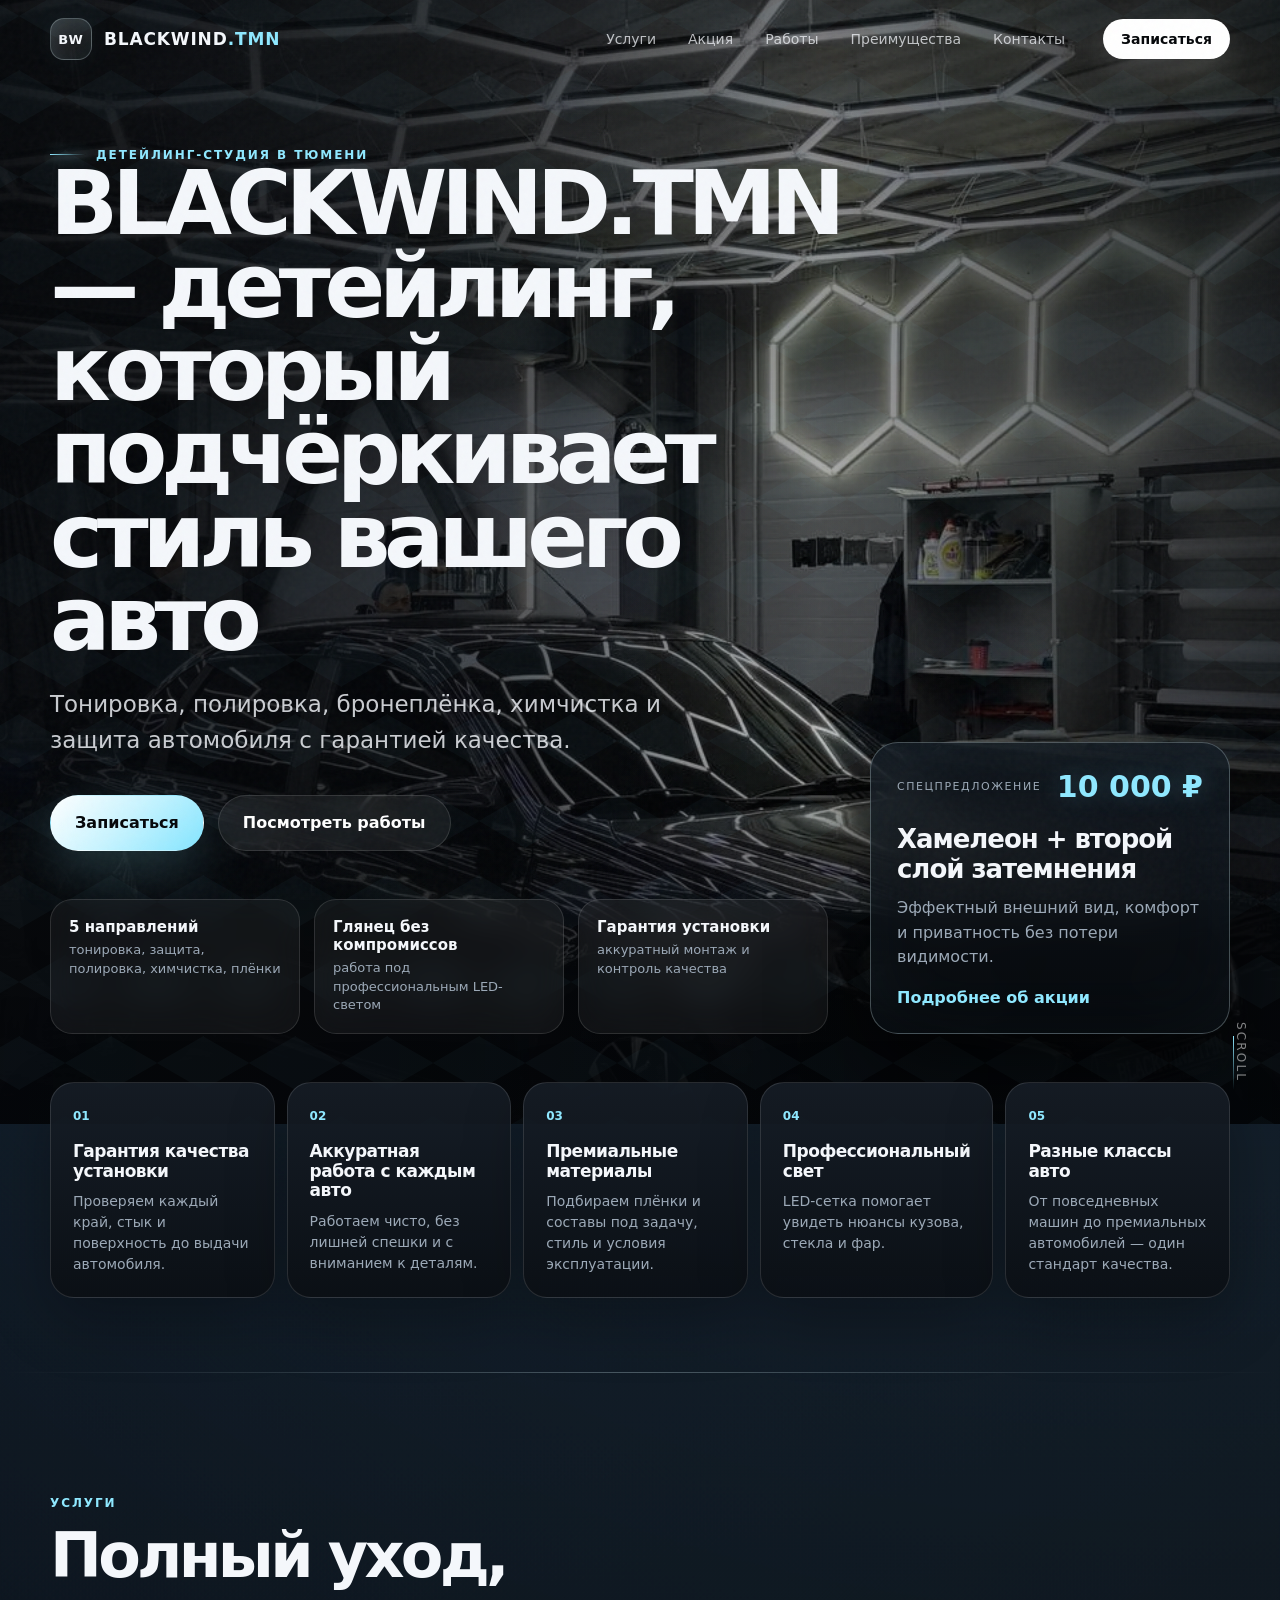
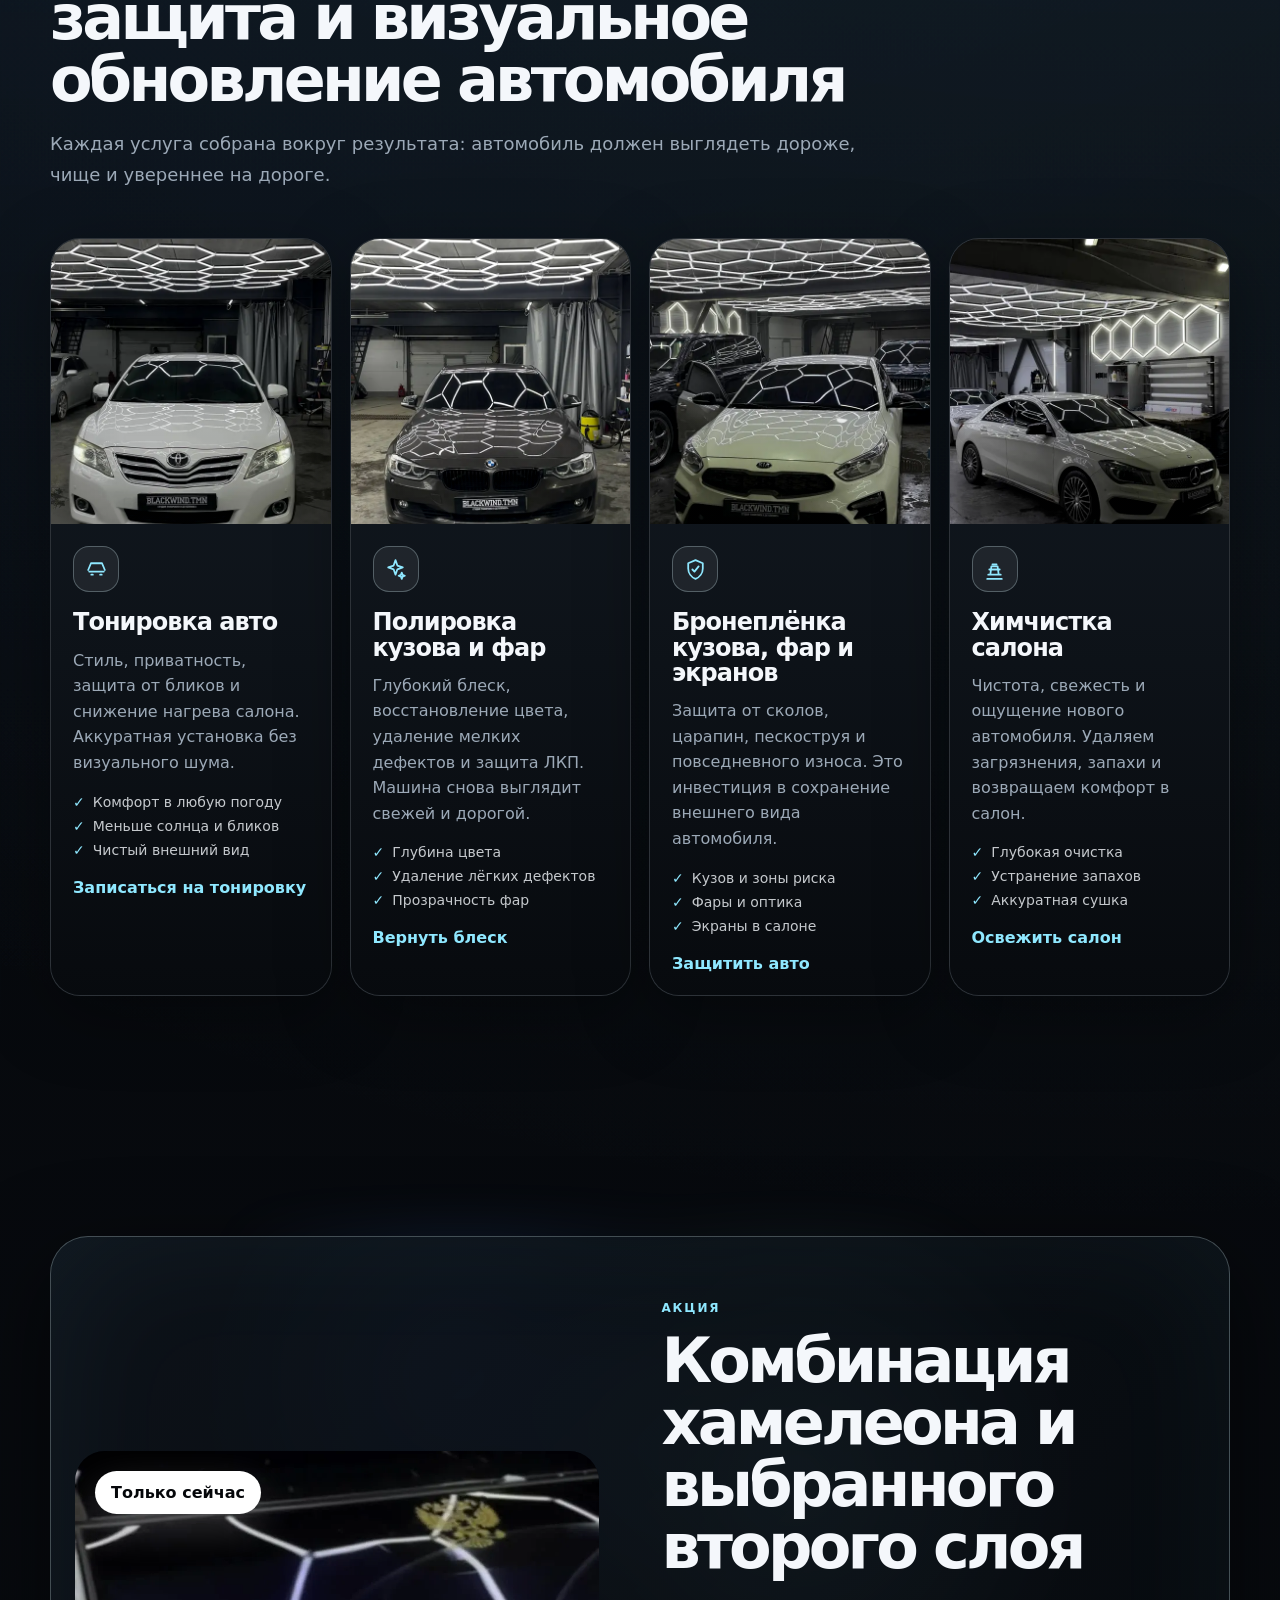
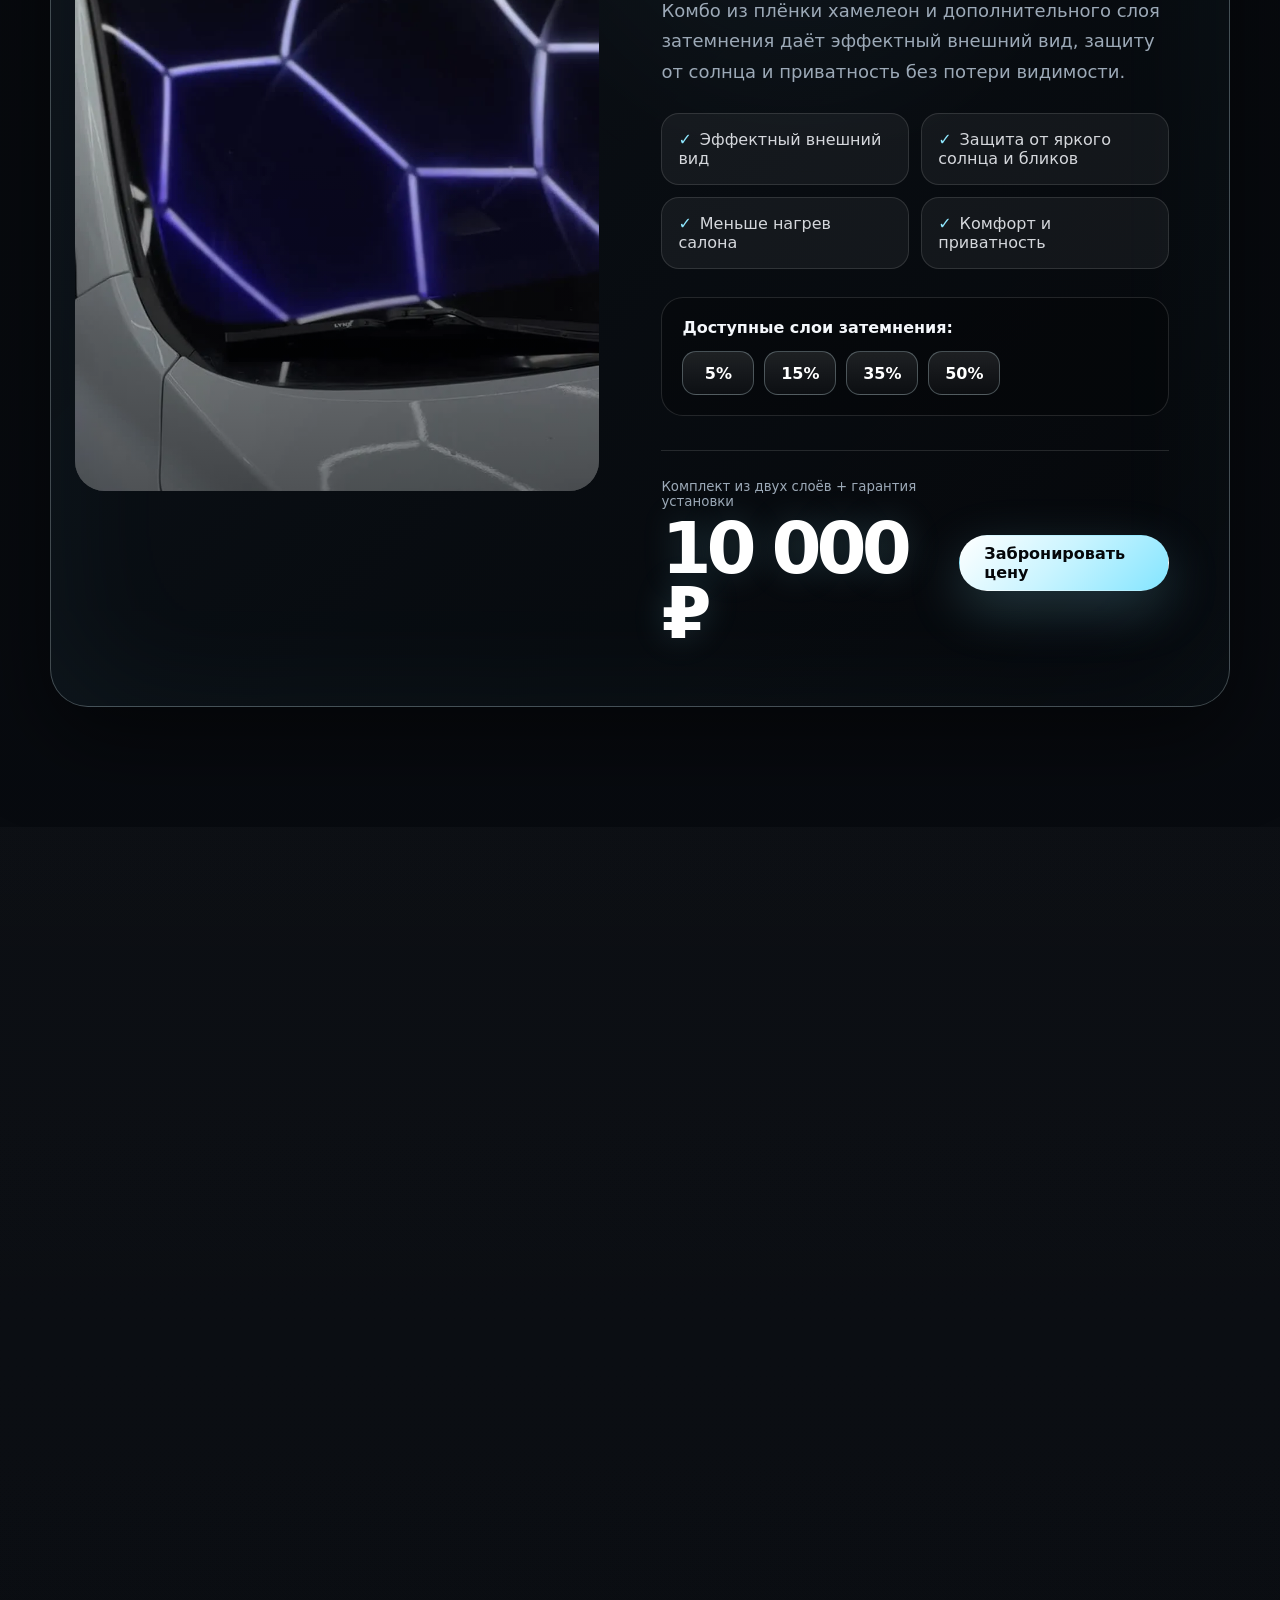
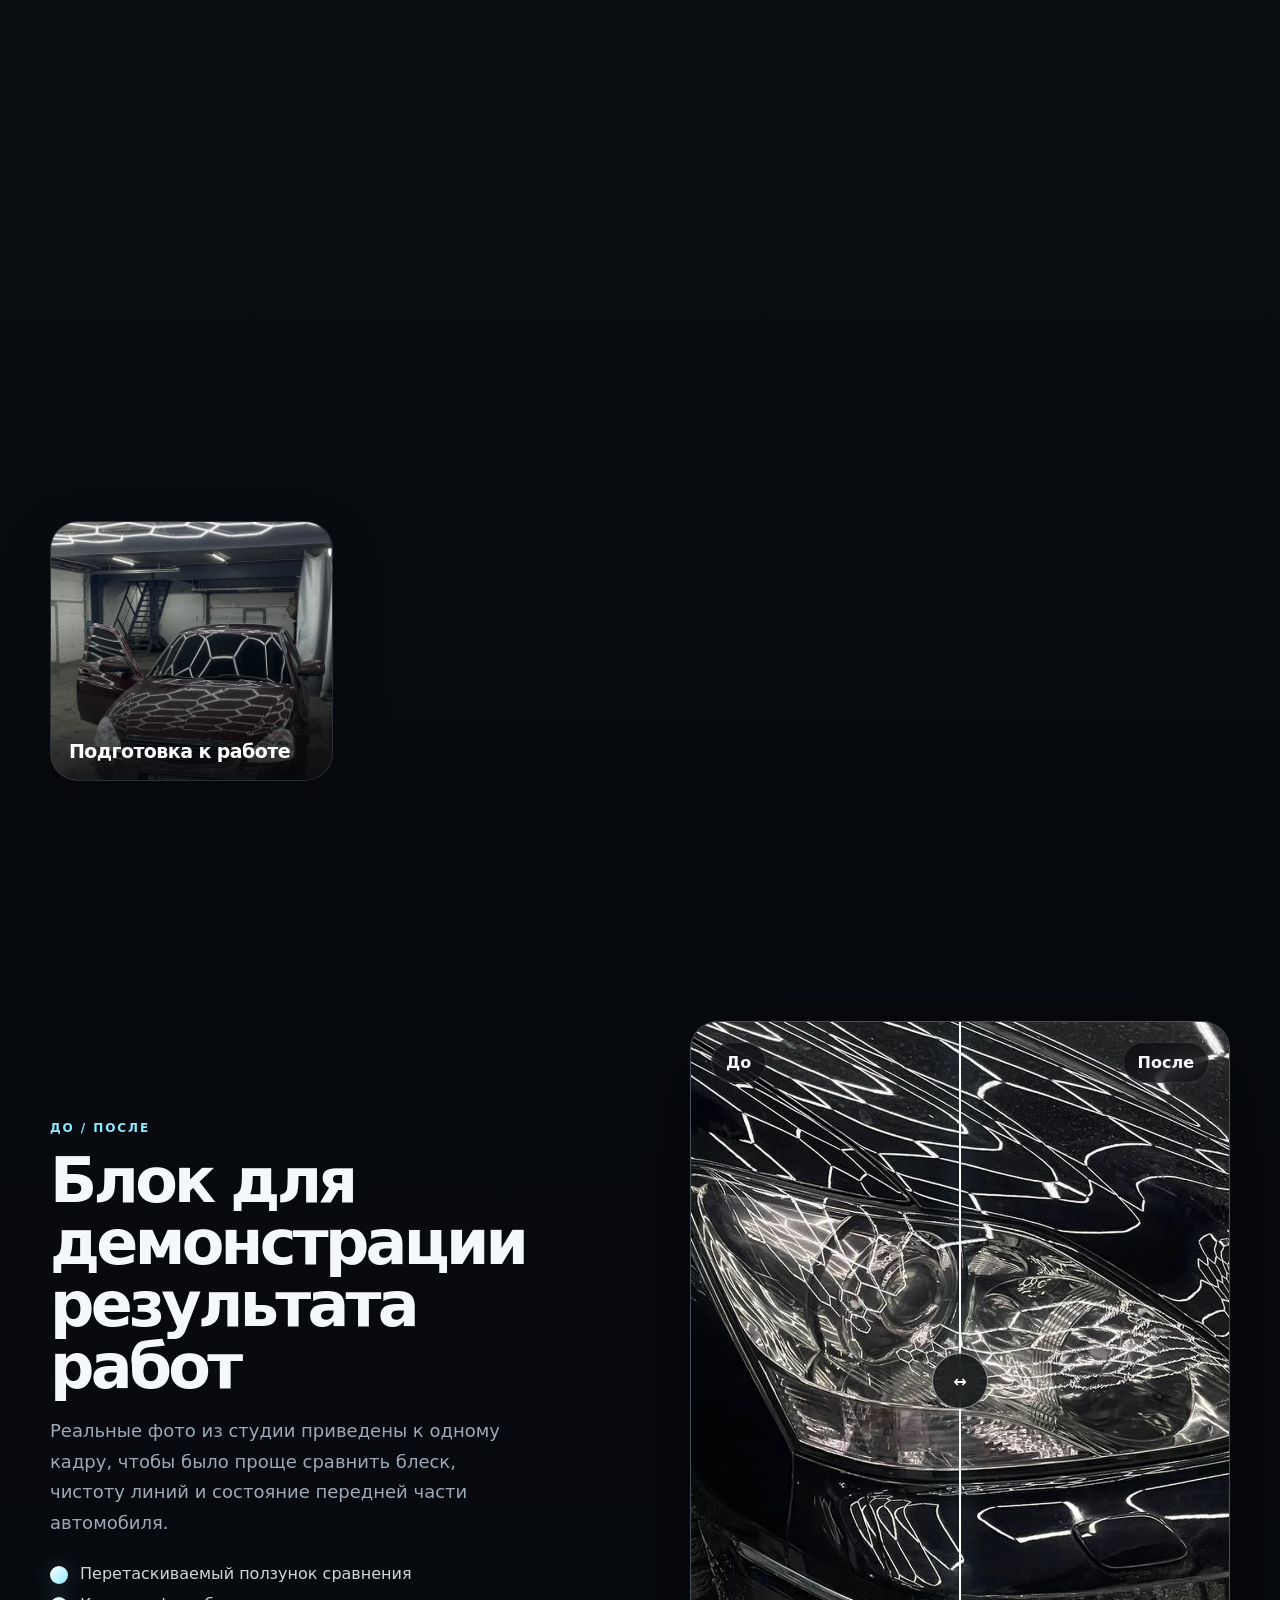
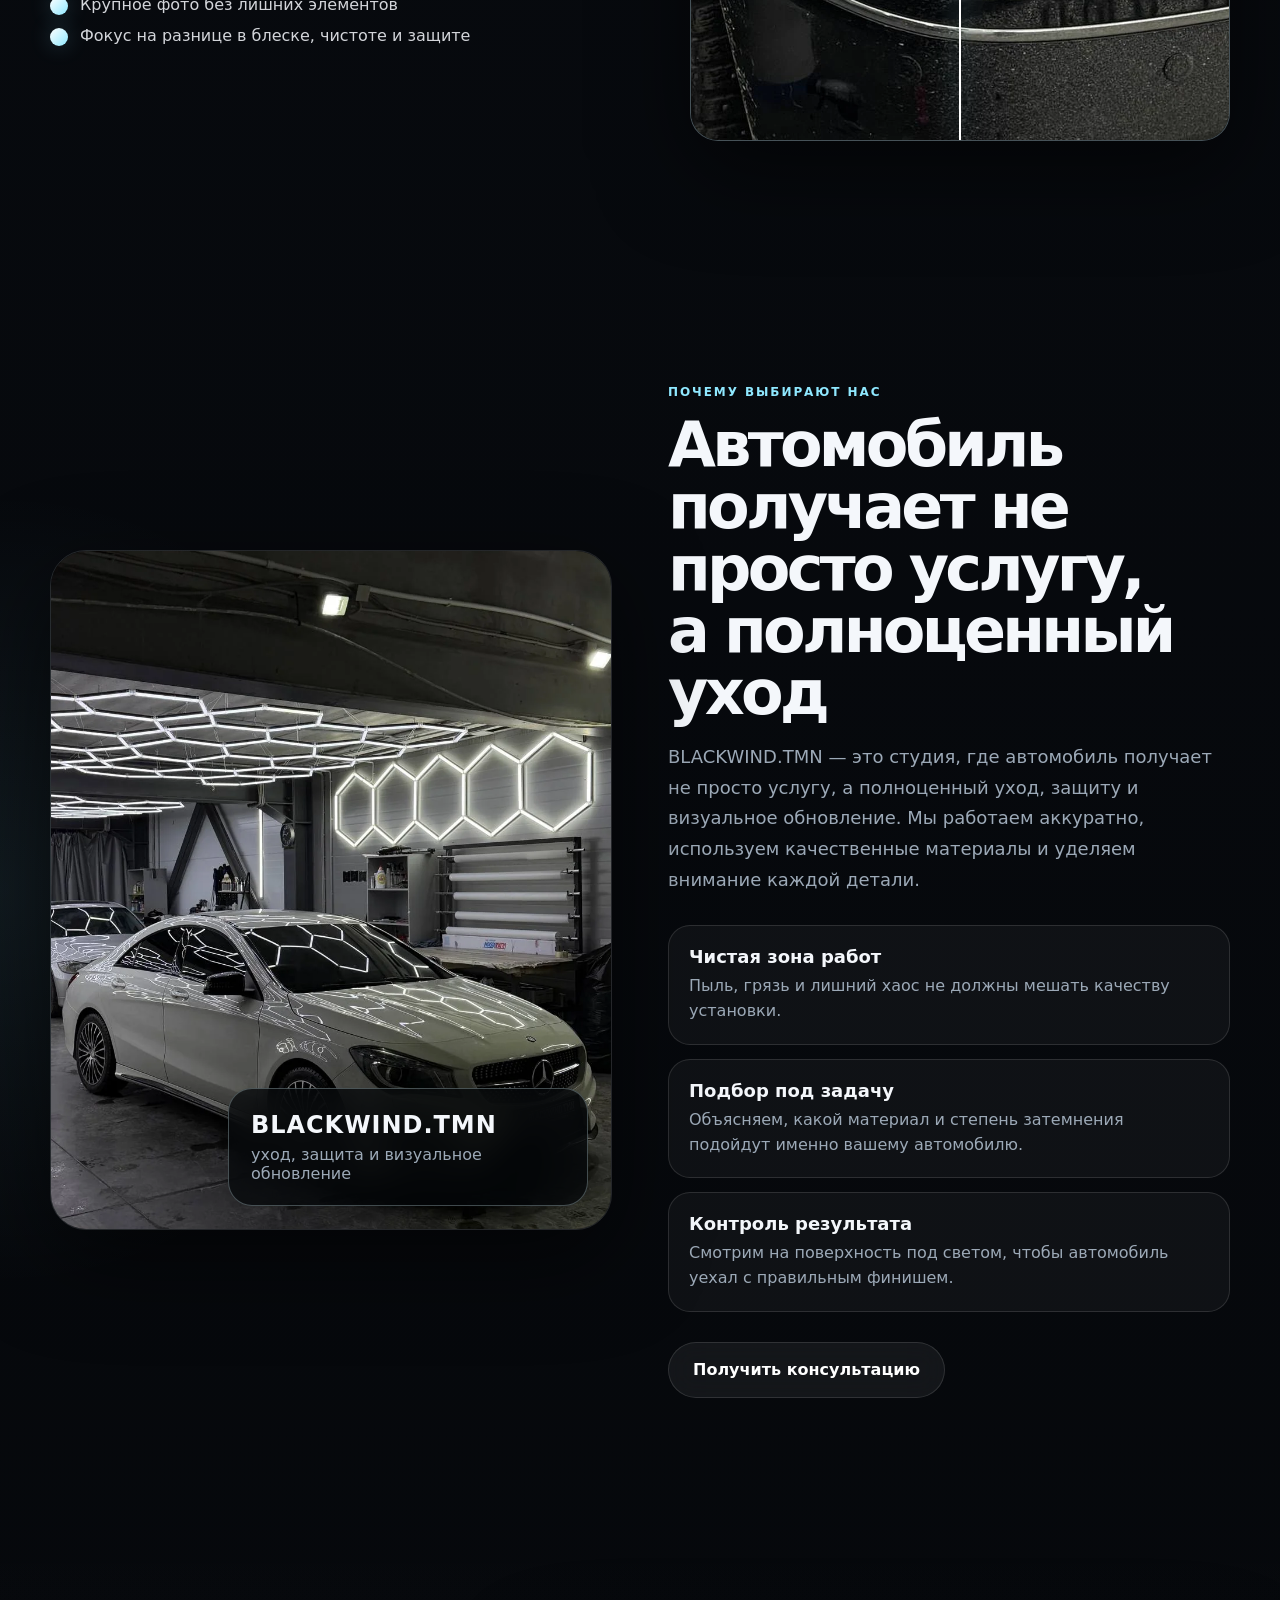
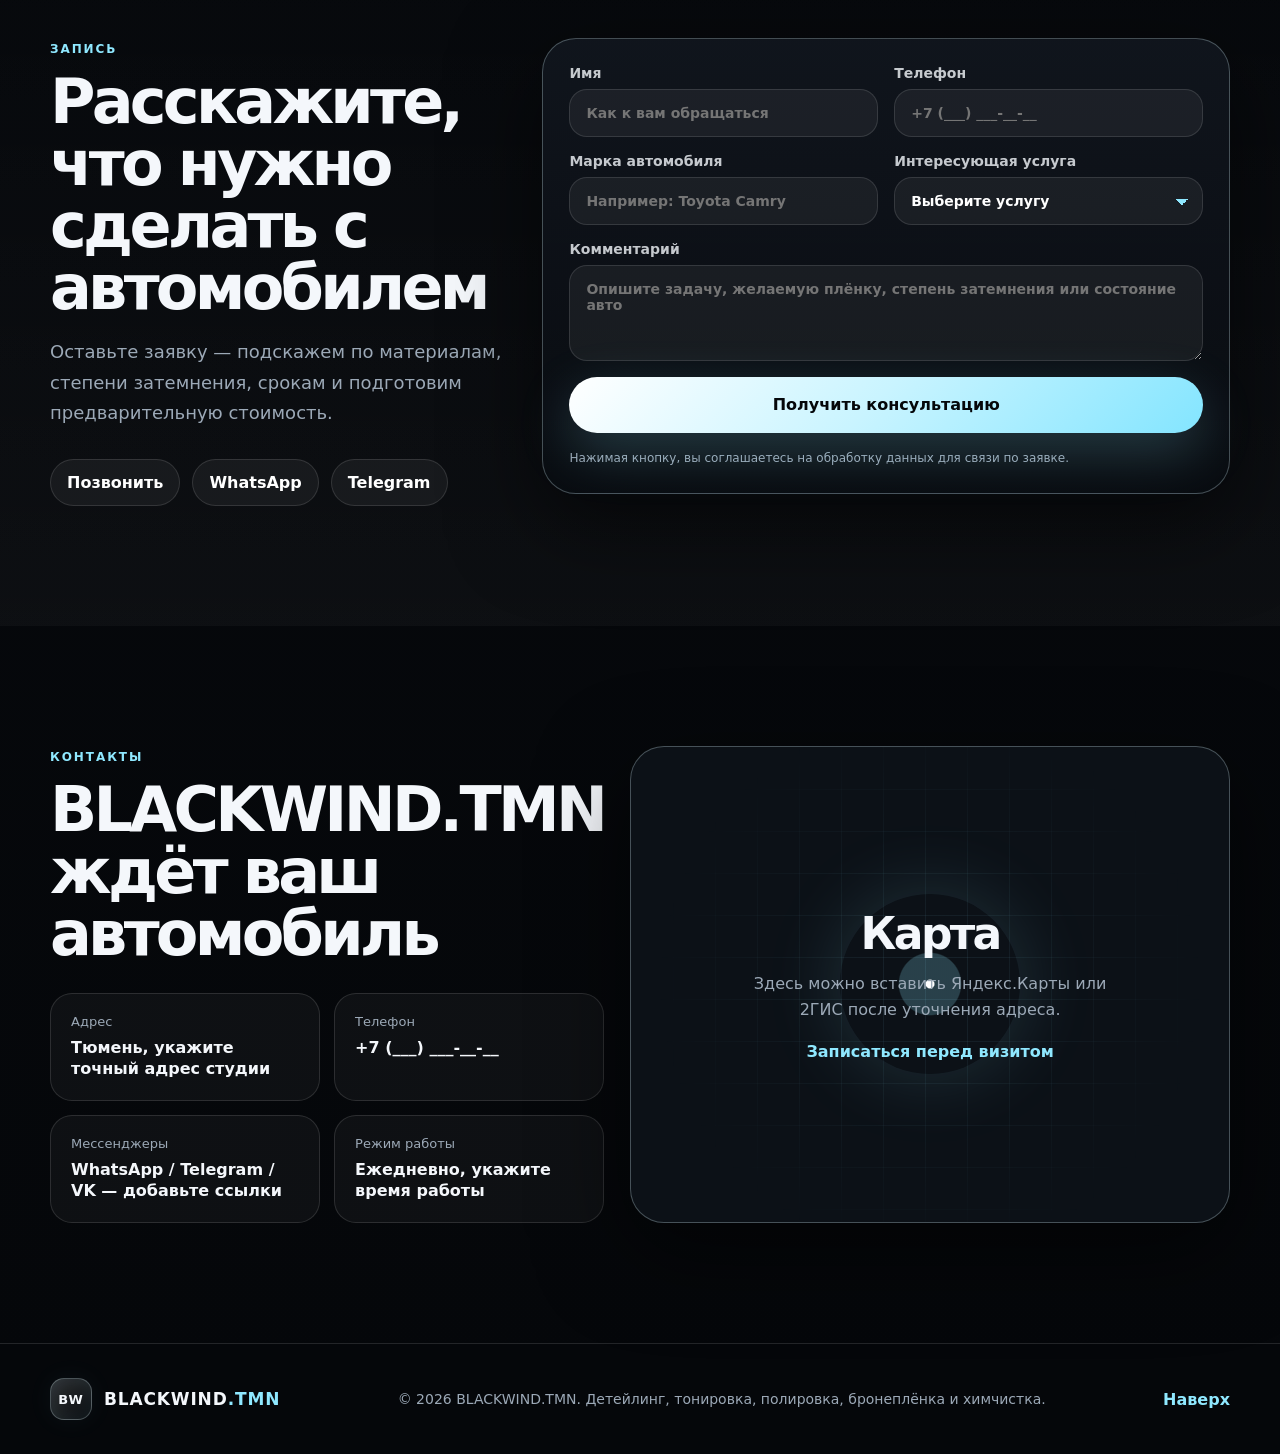
==== index.html @ d387bfb5 "Add files via upload" ====
<!doctype html>
<html lang="ru">
<head>
  <meta charset="utf-8">
  <meta name="viewport" content="width=device-width, initial-scale=1">
  <title>BLACKWIND.TMN — детейлинг, тонировка, полировка и бронеплёнка в Тюмени</title>
  <meta name="description" content="BLACKWIND.TMN — премиальная детейлинг-студия: тонировка авто, полировка кузова и фар, бронеплёнка, химчистка салона и защита автомобиля с гарантией качества.">
  <meta name="keywords" content="BLACKWIND.TMN, детейлинг Тюмень, тонировка авто, полировка кузова, бронеплёнка, химчистка салона, защита автомобиля">
  <meta name="theme-color" content="#05070a">
  <meta property="og:title" content="BLACKWIND.TMN — детейлинг, который подчёркивает стиль вашего авто">
  <meta property="og:description" content="Тонировка, полировка, бронеплёнка, химчистка и защита автомобиля с гарантией качества.">
  <meta property="og:type" content="website">
  <meta property="og:image" content="assets/images/og-cover.jpg">
  <link rel="icon" href="assets/images/favicon.svg" type="image/svg+xml">
  <link rel="preload" as="image" href="assets/images/hero-black-lada.webp" imagesrcset="assets/images/hero-black-lada.webp">
  <link rel="stylesheet" href="assets/css/style.css">
  <script type="application/ld+json">
  {
    "@context": "https://schema.org",
    "@type": "AutoRepair",
    "name": "BLACKWIND.TMN",
    "description": "Детейлинг-студия: тонировка, полировка, бронеплёнка, химчистка и защита автомобиля.",
    "address": {"@type": "PostalAddress", "addressLocality": "Тюмень", "streetAddress": "Укажите адрес студии"},
    "telephone": "+7 (___) ___-__-__",
    "priceRange": "₽₽",
    "image": "assets/images/og-cover.jpg",
    "areaServed": "Тюмень"
  }
  </script>
</head>
<body>
  <div class="noise" aria-hidden="true"></div>
  <div class="cursor-glow" aria-hidden="true"></div>

  <header class="site-header" data-header>
    <a class="logo" href="#top" aria-label="BLACKWIND.TMN — на главный экран">
      <span class="logo-mark">BW</span>
      <span class="logo-text">BLACKWIND<span>.TMN</span></span>
    </a>
    <nav class="nav" aria-label="Главная навигация">
      <a href="#services">Услуги</a>
      <a href="#promo">Акция</a>
      <a href="#works">Работы</a>
      <a href="#why">Преимущества</a>
      <a href="#contacts">Контакты</a>
    </nav>
    <a class="header-cta" href="#lead">Записаться</a>
    <button class="menu-button" type="button" aria-label="Открыть меню" aria-expanded="false" data-menu-button>
      <span></span><span></span><span></span>
    </button>
  </header>

  <main id="top">
    <section class="hero section-dark" aria-labelledby="hero-title">
      <picture class="hero-bg">
        <source srcset="assets/images/hero-black-lada.webp" type="image/webp">
        <img src="assets/images/hero-black-lada.jpg" alt="Автомобиль в студии BLACKWIND.TMN под шестигранным светом" fetchpriority="high">
      </picture>
      <div class="hero-overlay" aria-hidden="true"></div>
      <div class="hero-hex" aria-hidden="true"></div>
      <div class="container hero-inner">
        <div class="hero-content reveal">
          <div class="eyebrow"><span></span> Детейлинг-студия в Тюмени</div>
          <h1 id="hero-title">BLACKWIND.TMN — детейлинг, который подчёркивает стиль вашего авто</h1>
          <p class="hero-subtitle">Тонировка, полировка, бронеплёнка, химчистка и защита автомобиля с гарантией качества.</p>
          <div class="hero-actions">
            <a class="btn btn-primary magnetic" href="#lead">Записаться</a>
            <a class="btn btn-ghost" href="#works">Посмотреть работы</a>
          </div>
          <div class="hero-proof" aria-label="Ключевые преимущества">
            <div><strong>5 направлений</strong><span>тонировка, защита, полировка, химчистка, плёнки</span></div>
            <div><strong>Глянец без компромиссов</strong><span>работа под профессиональным LED-светом</span></div>
            <div><strong>Гарантия установки</strong><span>аккуратный монтаж и контроль качества</span></div>
          </div>
        </div>
        <aside class="hero-card reveal" style="--delay:.12s" aria-label="Промо BLACKWIND.TMN">
          <div class="hero-card-top">
            <span>спецпредложение</span>
            <strong>10 000 ₽</strong>
          </div>
          <h2>Хамелеон + второй слой затемнения</h2>
          <p>Эффектный внешний вид, комфорт и приватность без потери видимости.</p>
          <a href="#promo" class="mini-link">Подробнее об акции</a>
        </aside>
      </div>
      <a class="scroll-down" href="#advantages" aria-label="Прокрутить к преимуществам">Scroll</a>
    </section>

    <section class="advantages" id="advantages" aria-label="Преимущества BLACKWIND.TMN">
      <div class="container advantage-grid">
        <article class="advantage-card reveal"><span>01</span><h3>Гарантия качества установки</h3><p>Проверяем каждый край, стык и поверхность до выдачи автомобиля.</p></article>
        <article class="advantage-card reveal"><span>02</span><h3>Аккуратная работа с каждым авто</h3><p>Работаем чисто, без лишней спешки и с вниманием к деталям.</p></article>
        <article class="advantage-card reveal"><span>03</span><h3>Премиальные материалы</h3><p>Подбираем плёнки и составы под задачу, стиль и условия эксплуатации.</p></article>
        <article class="advantage-card reveal"><span>04</span><h3>Профессиональный свет</h3><p>LED-сетка помогает увидеть нюансы кузова, стекла и фар.</p></article>
        <article class="advantage-card reveal"><span>05</span><h3>Разные классы авто</h3><p>От повседневных машин до премиальных автомобилей — один стандарт качества.</p></article>
      </div>
    </section>

    <section class="services section-pad" id="services" aria-labelledby="services-title">
      <div class="container">
        <div class="section-head reveal">
          <span class="section-label">Услуги</span>
          <h2 id="services-title">Полный уход, защита и визуальное обновление автомобиля</h2>
          <p>Каждая услуга собрана вокруг результата: автомобиль должен выглядеть дороже, чище и увереннее на дороге.</p>
        </div>
        <div class="services-grid">
          <article class="service-card reveal">
            <img src="assets/images/thumbs/toyota-tint.webp" alt="Белый автомобиль после тонировки" loading="lazy">
            <div class="service-content">
              <div class="service-icon" aria-hidden="true"><svg viewBox="0 0 24 24"><path d="M4 12.5 6.7 6h10.6l2.7 6.5M5 14h14M7 17h1.5M15.5 17H17"/></svg></div>
              <h3>Тонировка авто</h3>
              <p>Стиль, приватность, защита от бликов и снижение нагрева салона. Аккуратная установка без визуального шума.</p>
              <ul><li>Комфорт в любую погоду</li><li>Меньше солнца и бликов</li><li>Чистый внешний вид</li></ul>
              <a href="#lead">Записаться на тонировку</a>
            </div>
          </article>
          <article class="service-card reveal">
            <img src="assets/images/thumbs/bmw-detailing.webp" alt="Автомобиль после полировки кузова" loading="lazy">
            <div class="service-content">
              <div class="service-icon" aria-hidden="true"><svg viewBox="0 0 24 24"><path d="M12 3l1.8 5.2L19 10l-5.2 1.8L12 17l-1.8-5.2L5 10l5.2-1.8L12 3zM18 15l.8 2.2L21 18l-2.2.8L18 21l-.8-2.2L15 18l2.2-.8L18 15z"/></svg></div>
              <h3>Полировка кузова и фар</h3>
              <p>Глубокий блеск, восстановление цвета, удаление мелких дефектов и защита ЛКП. Машина снова выглядит свежей и дорогой.</p>
              <ul><li>Глубина цвета</li><li>Удаление лёгких дефектов</li><li>Прозрачность фар</li></ul>
              <a href="#lead">Вернуть блеск</a>
            </div>
          </article>
          <article class="service-card reveal">
            <img src="assets/images/thumbs/kia-front-ppf.webp" alt="Автомобиль под светом для оклейки защитной плёнкой" loading="lazy">
            <div class="service-content">
              <div class="service-icon" aria-hidden="true"><svg viewBox="0 0 24 24"><path d="M12 3 5 6v5c0 4.5 3 8.5 7 10 4-1.5 7-5.5 7-10V6l-7-3zM9 12l2 2 4-5"/></svg></div>
              <h3>Бронеплёнка кузова, фар и экранов</h3>
              <p>Защита от сколов, царапин, пескоструя и повседневного износа. Это инвестиция в сохранение внешнего вида автомобиля.</p>
              <ul><li>Кузов и зоны риска</li><li>Фары и оптика</li><li>Экраны в салоне</li></ul>
              <a href="#lead">Защитить авто</a>
            </div>
          </article>
          <article class="service-card reveal">
            <img src="assets/images/thumbs/mercedes-polish.webp" alt="Чистый автомобиль в детейлинг-студии" loading="lazy">
            <div class="service-content">
              <div class="service-icon" aria-hidden="true"><svg viewBox="0 0 24 24"><path d="M6 17h12M8 17l1-8h6l1 8M10 7h4M5 21h14M7 12h10"/></svg></div>
              <h3>Химчистка салона</h3>
              <p>Чистота, свежесть и ощущение нового автомобиля. Удаляем загрязнения, запахи и возвращаем комфорт в салон.</p>
              <ul><li>Глубокая очистка</li><li>Устранение запахов</li><li>Аккуратная сушка</li></ul>
              <a href="#lead">Освежить салон</a>
            </div>
          </article>
        </div>
      </div>
    </section>

    <section class="promo section-pad" id="promo" aria-labelledby="promo-title">
      <div class="container promo-shell">
        <div class="promo-media reveal">
          <video autoplay muted loop playsinline preload="metadata" poster="assets/images/chameleon-poster.webp">
            <source src="assets/video/chameleon-tint.mp4" type="video/mp4">
          </video>
          <div class="promo-badge">Только сейчас</div>
        </div>
        <div class="promo-content reveal" style="--delay:.08s">
          <span class="section-label">Акция</span>
          <h2 id="promo-title">Комбинация хамелеона и выбранного второго слоя</h2>
          <p class="lead">Комбо из плёнки хамелеон и дополнительного слоя затемнения даёт эффектный внешний вид, защиту от солнца и приватность без потери видимости.</p>
          <div class="promo-points">
            <span>Эффектный внешний вид</span>
            <span>Защита от яркого солнца и бликов</span>
            <span>Меньше нагрев салона</span>
            <span>Комфорт и приватность</span>
          </div>
          <div class="layers" aria-label="Доступные дополнительные слои затемнения">
            <strong>Доступные слои затемнения:</strong>
            <div><span>5%</span><span>15%</span><span>35%</span><span>50%</span></div>
          </div>
          <div class="price-row">
            <div>
              <small>Комплект из двух слоёв + гарантия установки</small>
              <strong>10 000 ₽</strong>
            </div>
            <a class="btn btn-primary magnetic" href="#lead">Забронировать цену</a>
          </div>
        </div>
      </div>
    </section>

    <section class="works section-pad" id="works" aria-labelledby="works-title">
      <div class="container">
        <div class="section-head reveal">
          <span class="section-label">Галерея работ</span>
          <h2 id="works-title">Автомобили, глянец, тёмные стёкла и свет студии</h2>
          <p>Крупные фото показывают не только результат, но и атмосферу BLACKWIND.TMN: чистый индустриальный интерьер, LED-геометрия и внимание к поверхности.</p>
        </div>
        <div class="gallery-grid" data-gallery>
          <button class="gallery-item big reveal" data-full="assets/images/hero-black-lada.webp" aria-label="Открыть фото: тонировка авто">
            <img src="assets/images/thumbs/hero-black-lada.webp" alt="Тонировка авто — чёрный автомобиль" loading="lazy"><span>Тонировка авто</span>
          </button>
          <button class="gallery-item reveal" data-full="assets/images/bmw-detailing.webp" aria-label="Открыть фото: полировка кузова">
            <img src="assets/images/thumbs/bmw-detailing.webp" alt="Полировка кузова BMW" loading="lazy"><span>Полировка кузова</span>
          </button>
          <button class="gallery-item reveal" data-full="assets/images/mercedes-front.webp" aria-label="Открыть фото: тонировка Mercedes">
            <img src="assets/images/thumbs/mercedes-front.webp" alt="Mercedes с тонированными стёклами" loading="lazy"><span>Детейлинг экстерьера</span>
          </button>
          <button class="gallery-item tall reveal" data-full="assets/images/niva-tint.webp" aria-label="Открыть фото: тонировка Niva">
            <img src="assets/images/thumbs/niva-tint.webp" alt="Тонировка Niva" loading="lazy"><span>Глубокая тонировка</span>
          </button>
          <button class="gallery-item reveal" data-full="assets/images/toyota-tint.webp" aria-label="Открыть фото: Toyota с тонировкой">
            <img src="assets/images/thumbs/toyota-tint.webp" alt="Toyota с выполненной тонировкой" loading="lazy"><span>Комфорт и приватность</span>
          </button>
          <button class="gallery-item reveal" data-full="assets/images/kia-front-ppf.webp" aria-label="Открыть фото: оклейка фар">
            <img src="assets/images/thumbs/kia-front-ppf.webp" alt="Передняя часть Kia в студии" loading="lazy"><span>Оклейка фар</span>
          </button>
          <button class="gallery-item case-card reveal" data-full="assets/images/black-kia.webp" aria-label="Открыть кейс: притемнение фар Lexus">
            <img src="assets/images/thumbs/black-kia.webp" alt="Кейс по притемнению фар лёгкой полиуретановой плёнкой" loading="lazy">
            <span>Притемнение фар Lexus</span>
            <em>Лёгкая полиуретановая плёнка: аккуратный затемнённый вид и защита оптики от повседневного износа.</em>
          </button>
          <button class="gallery-item reveal" data-full="assets/images/lada-vesta-rear.webp" aria-label="Открыть фото: детейлинг экстерьера">
            <img src="assets/images/thumbs/lada-vesta-rear.webp" alt="Lada Vesta после детейлинга" loading="lazy"><span>Детейлинг экстерьера</span>
          </button>
          <button class="gallery-item reveal" data-full="assets/images/lada-burgundy.webp" aria-label="Открыть фото: подготовка автомобиля">
            <img src="assets/images/thumbs/lada-burgundy.webp" alt="Автомобиль перед работой" loading="lazy"><span>Подготовка к работе</span>
          </button>
        </div>
      </div>
    </section>

    <section class="before-after section-pad" id="before-after" aria-labelledby="before-after-title">
      <div class="container before-after-grid">
        <div class="before-copy reveal">
          <span class="section-label">До / После</span>
          <h2 id="before-after-title">Блок для демонстрации результата работ</h2>
          <p>Реальные фото из студии приведены к одному кадру, чтобы было проще сравнить блеск, чистоту линий и состояние передней части автомобиля.</p>
          <ul class="check-list">
            <li>Перетаскиваемый ползунок сравнения</li>
            <li>Крупное фото без лишних элементов</li>
            <li>Фокус на разнице в блеске, чистоте и защите</li>
          </ul>
        </div>
        <div class="compare reveal" data-compare style="--pos:50%">
          <img class="compare-after" src="assets/images/lexus-after.webp" width="960" height="1280" alt="После работ — крупный план фары и капота Lexus" loading="lazy" decoding="async">
          <div class="compare-before">
            <img src="assets/images/lexus-before.webp" width="960" height="1280" alt="До работ — тот же участок Lexus в студии" loading="lazy" decoding="async">
          </div>
          <input type="range" min="0" max="100" value="50" aria-label="Сравнение до и после">
          <span class="compare-label before">До</span>
          <span class="compare-label after">После</span>
          <span class="compare-handle" aria-hidden="true"></span>
        </div>
      </div>
    </section>

    <section class="why section-pad" id="why" aria-labelledby="why-title">
      <div class="container why-grid">
        <div class="why-media reveal">
          <img src="assets/images/mercedes-polish.webp" alt="Автомобиль в чистой студии BLACKWIND.TMN" loading="lazy">
          <div class="floating-card"><strong>BLACKWIND.TMN</strong><span>уход, защита и визуальное обновление</span></div>
        </div>
        <div class="why-content reveal" style="--delay:.08s">
          <span class="section-label">Почему выбирают нас</span>
          <h2 id="why-title">Автомобиль получает не просто услугу, а полноценный уход</h2>
          <p>BLACKWIND.TMN — это студия, где автомобиль получает не просто услугу, а полноценный уход, защиту и визуальное обновление. Мы работаем аккуратно, используем качественные материалы и уделяем внимание каждой детали.</p>
          <div class="why-list">
            <div><b>Чистая зона работ</b><span>Пыль, грязь и лишний хаос не должны мешать качеству установки.</span></div>
            <div><b>Подбор под задачу</b><span>Объясняем, какой материал и степень затемнения подойдут именно вашему автомобилю.</span></div>
            <div><b>Контроль результата</b><span>Смотрим на поверхность под светом, чтобы автомобиль уехал с правильным финишем.</span></div>
          </div>
          <a class="btn btn-ghost" href="#lead">Получить консультацию</a>
        </div>
      </div>
    </section>

    <section class="lead-section section-pad" id="lead" aria-labelledby="lead-title">
      <div class="container lead-grid">
        <div class="lead-copy reveal">
          <span class="section-label">Запись</span>
          <h2 id="lead-title">Расскажите, что нужно сделать с автомобилем</h2>
          <p>Оставьте заявку — подскажем по материалам, степени затемнения, срокам и подготовим предварительную стоимость.</p>
          <div class="quick-actions">
            <a href="tel:+7XXXXXXXXXX">Позвонить</a>
            <a href="https://wa.me/7XXXXXXXXXX" target="_blank" rel="noopener">WhatsApp</a>
            <a href="https://t.me/blackwind_tmn" target="_blank" rel="noopener">Telegram</a>
          </div>
        </div>
        <form class="lead-form reveal" data-form>
          <label>Имя<input type="text" name="name" placeholder="Как к вам обращаться" required></label>
          <label>Телефон<input type="tel" name="phone" placeholder="+7 (___) ___-__-__" required></label>
          <label>Марка автомобиля<input type="text" name="car" placeholder="Например: Toyota Camry"></label>
          <label>Интересующая услуга
            <select name="service" required>
              <option value="">Выберите услугу</option>
              <option>Тонировка авто</option>
              <option>Полировка кузова и фар</option>
              <option>Бронеплёнка кузова / фар / экранов</option>
              <option>Химчистка салона</option>
              <option>Акция: хамелеон + второй слой</option>
              <option>Другое</option>
            </select>
          </label>
          <label class="full">Комментарий<textarea name="message" rows="4" placeholder="Опишите задачу, желаемую плёнку, степень затемнения или состояние авто"></textarea></label>
          <button class="btn btn-primary" type="submit">Получить консультацию</button>
          <p class="form-note">Нажимая кнопку, вы соглашаетесь на обработку данных для связи по заявке.</p>
        </form>
      </div>
    </section>

    <section class="contacts section-pad" id="contacts" aria-labelledby="contacts-title">
      <div class="container contacts-grid">
        <div class="contacts-info reveal">
          <span class="section-label">Контакты</span>
          <h2 id="contacts-title">BLACKWIND.TMN ждёт ваш автомобиль</h2>
          <div class="contact-cards">
            <div><span>Адрес</span><b>Тюмень, укажите точный адрес студии</b></div>
            <div><span>Телефон</span><b>+7 (___) ___-__-__</b></div>
            <div><span>Мессенджеры</span><b>WhatsApp / Telegram / VK — добавьте ссылки</b></div>
            <div><span>Режим работы</span><b>Ежедневно, укажите время работы</b></div>
          </div>
        </div>
        <div class="map-card reveal" aria-label="Место для карты">
          <div class="map-grid" aria-hidden="true"></div>
          <div>
            <strong>Карта</strong>
            <p>Здесь можно вставить Яндекс.Карты или 2ГИС после уточнения адреса.</p>
            <a class="mini-link" href="#lead">Записаться перед визитом</a>
          </div>
        </div>
      </div>
    </section>
  </main>

  <footer class="footer">
    <div class="container footer-inner">
      <a class="logo" href="#top"><span class="logo-mark">BW</span><span class="logo-text">BLACKWIND<span>.TMN</span></span></a>
      <p>© <span data-year></span> BLACKWIND.TMN. Детейлинг, тонировка, полировка, бронеплёнка и химчистка.</p>
      <a href="#top" class="to-top">Наверх</a>
    </div>
  </footer>

  <div class="lightbox" data-lightbox aria-hidden="true">
    <button type="button" class="lightbox-close" aria-label="Закрыть фото">×</button>
    <img src="" alt="Открытое фото работы BLACKWIND.TMN">
  </div>

  <script src="assets/js/main.js" defer></script>
</body>
</html>
---- assets/css/style.css ----
:root{
  --bg:#05070a;
  --bg-2:#0b0f14;
  --panel:#10161d;
  --panel-2:#151c24;
  --text:#f4f7fb;
  --muted:#9ca9b7;
  --line:rgba(255,255,255,.12);
  --line-strong:rgba(219,246,255,.28);
  --accent:#8fe8ff;
  --accent-2:#4c8dff;
  --silver:#e6edf5;
  --shadow:0 28px 90px rgba(0,0,0,.55);
  --radius:28px;
  --container:1180px;
}
*{box-sizing:border-box}
html{scroll-behavior:smooth;background:var(--bg)}
body{margin:0;font-family:Inter,Manrope,ui-sans-serif,system-ui,-apple-system,BlinkMacSystemFont,"Segoe UI",Arial,sans-serif;color:var(--text);background:radial-gradient(circle at 10% -10%,rgba(67,135,255,.16),transparent 34%),radial-gradient(circle at 90% 0%,rgba(143,232,255,.12),transparent 30%),linear-gradient(180deg,#05070a 0%,#080b10 48%,#05070a 100%);overflow-x:hidden}
body.menu-open{overflow:hidden}
a{color:inherit;text-decoration:none}
img,video{max-width:100%;display:block}
button,input,select,textarea{font:inherit}
.container{width:min(100% - 40px,var(--container));margin-inline:auto}.section-pad{padding:120px 0}.section-dark{background:#05070a}.noise{position:fixed;inset:0;pointer-events:none;z-index:50;opacity:.055;background-image:url("data:image/svg+xml,%3Csvg viewBox='0 0 220 220' xmlns='http://www.w3.org/2000/svg'%3E%3Cfilter id='n'%3E%3CfeTurbulence type='fractalNoise' baseFrequency='.8' numOctaves='3' stitchTiles='stitch'/%3E%3C/filter%3E%3Crect width='100%25' height='100%25' filter='url(%23n)' opacity='.55'/%3E%3C/svg%3E")}.cursor-glow{position:fixed;width:420px;height:420px;border-radius:50%;background:radial-gradient(circle,rgba(143,232,255,.13),transparent 65%);left:var(--x,-220px);top:var(--y,-220px);transform:translate(-50%,-50%);pointer-events:none;z-index:1;filter:blur(8px)}
.site-header{position:fixed;top:0;left:0;right:0;z-index:40;display:flex;align-items:center;gap:24px;padding:18px max(20px,calc((100vw - var(--container))/2));transition:background .25s ease,backdrop-filter .25s ease,border .25s ease}.site-header.is-scrolled{background:rgba(5,7,10,.72);backdrop-filter:blur(18px);border-bottom:1px solid var(--line)}.logo{display:flex;align-items:center;gap:12px;min-width:max-content}.logo-mark{width:42px;height:42px;display:grid;place-items:center;border:1px solid var(--line-strong);border-radius:14px;background:linear-gradient(135deg,rgba(255,255,255,.16),rgba(255,255,255,.02));box-shadow:inset 0 0 18px rgba(143,232,255,.08),0 0 28px rgba(143,232,255,.05);font-weight:850;font-size:13px;letter-spacing:.08em}.logo-text{font-weight:900;letter-spacing:.05em;font-size:17px}.logo-text span{color:var(--accent)}.nav{margin-left:auto;display:flex;align-items:center;gap:4px}.nav a{padding:11px 14px;border-radius:999px;color:rgba(244,247,251,.74);font-size:14px;transition:.25s}.nav a:hover{color:#fff;background:rgba(255,255,255,.08)}.header-cta{padding:12px 18px;border-radius:999px;background:#fff;color:#05070a;font-weight:800;font-size:14px;box-shadow:0 12px 32px rgba(255,255,255,.14)}.menu-button{display:none;margin-left:auto;width:46px;height:46px;border:1px solid var(--line);background:rgba(255,255,255,.06);border-radius:14px;color:#fff;align-items:center;justify-content:center;flex-direction:column;gap:5px}.menu-button span{width:19px;height:2px;background:#fff;border-radius:4px;transition:.25s}
.hero{position:relative;min-height:100svh;display:flex;align-items:center;overflow:hidden}.hero-bg{position:absolute;inset:0;z-index:0}.hero-bg img{width:100%;height:100%;object-fit:cover;object-position:center}.hero-overlay{position:absolute;inset:0;background:linear-gradient(90deg,rgba(5,7,10,.94) 0%,rgba(5,7,10,.72) 36%,rgba(5,7,10,.22) 64%,rgba(5,7,10,.76) 100%),linear-gradient(0deg,rgba(5,7,10,.98) 0%,transparent 34%,rgba(5,7,10,.42) 100%);z-index:1}.hero-hex{position:absolute;inset:-20%;z-index:2;opacity:.18;background-image:linear-gradient(30deg,rgba(143,232,255,.18) 12%,transparent 12.5%,transparent 87%,rgba(143,232,255,.18) 87.5%,rgba(143,232,255,.18)),linear-gradient(150deg,rgba(143,232,255,.18) 12%,transparent 12.5%,transparent 87%,rgba(143,232,255,.18) 87.5%,rgba(143,232,255,.18)),linear-gradient(30deg,rgba(143,232,255,.18) 12%,transparent 12.5%,transparent 87%,rgba(143,232,255,.18) 87.5%,rgba(143,232,255,.18)),linear-gradient(150deg,rgba(143,232,255,.18) 12%,transparent 12.5%,transparent 87%,rgba(143,232,255,.18) 87.5%,rgba(143,232,255,.18));background-size:92px 161px;background-position:0 0,0 0,46px 80px,46px 80px;filter:blur(.2px);animation:drift 28s linear infinite}.hero-inner{position:relative;z-index:3;display:grid;grid-template-columns:minmax(0,1fr) 360px;align-items:end;gap:42px;padding-top:140px;padding-bottom:90px}.eyebrow,.section-label{display:inline-flex;align-items:center;gap:10px;color:var(--accent);text-transform:uppercase;letter-spacing:.16em;font-size:12px;font-weight:800}.eyebrow span{width:36px;height:1px;background:linear-gradient(90deg,var(--accent),transparent);box-shadow:0 0 14px var(--accent)}h1,h2,h3,p{margin:0}.hero h1{max-width:820px;font-size:clamp(45px,7vw,92px);line-height:.93;letter-spacing:-.07em;text-wrap:balance}.hero-subtitle{max-width:690px;margin-top:26px;color:rgba(244,247,251,.82);font-size:clamp(18px,2vw,23px);line-height:1.55}.hero-actions{display:flex;gap:14px;flex-wrap:wrap;margin-top:36px}.btn{position:relative;display:inline-flex;align-items:center;justify-content:center;min-height:56px;padding:0 24px;border-radius:999px;border:1px solid transparent;font-weight:850;overflow:hidden;transition:transform .25s ease,border-color .25s ease,background .25s ease}.btn:hover{transform:translateY(-2px)}.btn-primary{color:#05070a;background:linear-gradient(135deg,#fff,#c9f4ff 48%,#83e5ff);box-shadow:0 18px 54px rgba(143,232,255,.22)}.btn-primary::after{content:"";position:absolute;inset:-80% -40%;background:linear-gradient(90deg,transparent,rgba(255,255,255,.8),transparent);transform:rotate(12deg) translateX(-80%);transition:transform .7s ease}.btn-primary:hover::after{transform:rotate(12deg) translateX(80%)}.btn-ghost{background:rgba(255,255,255,.06);border-color:var(--line);color:#fff;backdrop-filter:blur(14px)}.hero-proof{display:grid;grid-template-columns:repeat(3,minmax(0,1fr));gap:14px;margin-top:48px;max-width:900px}.hero-proof div{padding:18px;border:1px solid var(--line);border-radius:22px;background:rgba(255,255,255,.05);backdrop-filter:blur(16px)}.hero-proof strong{display:block;font-size:15px}.hero-proof span{display:block;color:var(--muted);font-size:13px;line-height:1.45;margin-top:5px}.hero-card{align-self:end;padding:26px;border:1px solid var(--line-strong);border-radius:var(--radius);background:linear-gradient(180deg,rgba(15,22,30,.76),rgba(7,10,14,.62));backdrop-filter:blur(20px);box-shadow:var(--shadow),inset 0 0 80px rgba(143,232,255,.04)}.hero-card-top{display:flex;align-items:center;justify-content:space-between;gap:14px;margin-bottom:20px}.hero-card-top span{font-size:11px;letter-spacing:.14em;text-transform:uppercase;color:var(--muted)}.hero-card-top strong{color:var(--accent);font-size:30px;white-space:nowrap;text-shadow:0 0 24px rgba(143,232,255,.25)}.hero-card h2{font-size:26px;letter-spacing:-.04em}.hero-card p{color:var(--muted);line-height:1.55;margin-top:12px}.mini-link{display:inline-flex;margin-top:18px;color:var(--accent);font-weight:800}.scroll-down{position:absolute;z-index:3;right:32px;bottom:34px;color:rgba(255,255,255,.5);font-size:12px;text-transform:uppercase;letter-spacing:.18em;writing-mode:vertical-rl}.scroll-down::after{content:"";display:block;width:1px;height:54px;background:linear-gradient(var(--accent),transparent);margin:14px auto 0}
.advantages{position:relative;z-index:4;margin-top:-42px;padding-bottom:74px}.advantage-grid{display:grid;grid-template-columns:repeat(5,1fr);gap:12px}.advantage-card{min-height:176px;padding:22px;border:1px solid var(--line);border-radius:24px;background:linear-gradient(180deg,rgba(22,29,38,.92),rgba(11,15,20,.9));box-shadow:0 22px 60px rgba(0,0,0,.28);transition:transform .25s ease,border-color .25s ease}.advantage-card:hover{transform:translateY(-6px);border-color:rgba(143,232,255,.38)}.advantage-card span{color:var(--accent);font-weight:900;font-size:12px}.advantage-card h3{font-size:17px;line-height:1.15;margin-top:18px;letter-spacing:-.03em}.advantage-card p{color:var(--muted);font-size:14px;line-height:1.5;margin-top:10px}
.section-head{max-width:820px;margin-bottom:48px}.section-head h2,.promo-content h2,.before-copy h2,.why-content h2,.lead-copy h2,.contacts-info h2{font-size:clamp(34px,5vw,62px);line-height:1;letter-spacing:-.06em;margin-top:14px;text-wrap:balance}.section-head p,.promo-content .lead,.before-copy p,.why-content p,.lead-copy p{color:var(--muted);font-size:18px;line-height:1.7;margin-top:18px}.services{position:relative}.services::before{content:"";position:absolute;left:0;right:0;top:0;height:1px;background:linear-gradient(90deg,transparent,var(--line-strong),transparent)}.services-grid{display:grid;grid-template-columns:repeat(4,1fr);gap:18px}.service-card{position:relative;min-height:620px;border:1px solid var(--line);border-radius:30px;overflow:hidden;background:var(--panel);box-shadow:0 18px 70px rgba(0,0,0,.35);transition:transform .3s ease,border-color .3s ease}.service-card:hover{transform:translateY(-8px);border-color:rgba(143,232,255,.4)}.service-card>img{width:100%;height:285px;object-fit:cover;filter:saturate(.96) contrast(1.04);transition:transform .7s ease}.service-card:hover>img{transform:scale(1.05)}.service-card::after{content:"";position:absolute;inset:0;background:linear-gradient(180deg,transparent 20%,rgba(5,7,10,.1) 42%,rgba(5,7,10,.78) 100%);pointer-events:none}.service-content{position:relative;z-index:2;padding:22px}.service-icon{width:46px;height:46px;border-radius:16px;border:1px solid var(--line-strong);display:grid;place-items:center;background:rgba(255,255,255,.07);margin-bottom:18px}.service-icon svg{width:25px;height:25px;fill:none;stroke:var(--accent);stroke-width:1.7;stroke-linecap:round;stroke-linejoin:round}.service-card h3{font-size:24px;line-height:1.05;letter-spacing:-.04em}.service-card p{color:var(--muted);line-height:1.6;margin-top:12px}.service-card ul{list-style:none;padding:0;margin:18px 0 0;display:grid;gap:8px}.service-card li{color:rgba(244,247,251,.8);font-size:14px}.service-card li::before{content:"✓";color:var(--accent);font-weight:900;margin-right:8px}.service-card a{display:inline-flex;margin-top:20px;color:var(--accent);font-weight:850}
.promo{position:relative;overflow:hidden}.promo::before{content:"";position:absolute;inset:8% 0 auto 0;height:520px;background:radial-gradient(circle at 62% 50%,rgba(143,232,255,.22),transparent 36%),radial-gradient(circle at 36% 30%,rgba(76,141,255,.18),transparent 30%);filter:blur(20px);pointer-events:none}.promo-shell{position:relative;display:grid;grid-template-columns:.95fr 1.05fr;gap:26px;align-items:center;padding:24px;border:1px solid var(--line-strong);border-radius:38px;background:linear-gradient(135deg,rgba(14,20,27,.84),rgba(5,7,10,.72));box-shadow:var(--shadow),inset 0 0 140px rgba(143,232,255,.05)}.promo-media{position:relative;border-radius:30px;overflow:hidden;min-height:640px;background:#080b10}.promo-media video,.promo-media img{width:100%;height:100%;object-fit:cover;position:absolute;inset:0}.promo-media::after{content:"";position:absolute;inset:0;background:linear-gradient(0deg,rgba(5,7,10,.45),transparent 58%)}.promo-badge{position:absolute;left:20px;top:20px;padding:12px 16px;border-radius:999px;background:#fff;color:#05070a;font-weight:900;box-shadow:0 16px 40px rgba(255,255,255,.18);z-index:2}.promo-content{padding:36px}.promo-points{display:grid;grid-template-columns:repeat(2,1fr);gap:12px;margin-top:26px}.promo-points span{padding:16px;border:1px solid var(--line);border-radius:18px;background:rgba(255,255,255,.05);color:rgba(244,247,251,.86)}.promo-points span::before{content:"✓";color:var(--accent);font-weight:900;margin-right:8px}.layers{margin-top:28px;padding:20px;border:1px solid var(--line);border-radius:22px;background:rgba(0,0,0,.22)}.layers strong{display:block;margin-bottom:14px}.layers div{display:flex;flex-wrap:wrap;gap:10px}.layers span{display:grid;place-items:center;width:72px;height:44px;border-radius:14px;background:linear-gradient(180deg,rgba(255,255,255,.1),rgba(255,255,255,.03));border:1px solid var(--line-strong);font-weight:900;color:#fff}.price-row{display:flex;align-items:center;justify-content:space-between;gap:20px;margin-top:34px;padding-top:28px;border-top:1px solid var(--line)}.price-row small{display:block;color:var(--muted);margin-bottom:7px}.price-row strong{display:block;font-size:clamp(42px,6vw,72px);line-height:.9;letter-spacing:-.07em;color:#fff;text-shadow:0 0 34px rgba(143,232,255,.18)}
.works{background:linear-gradient(180deg,rgba(255,255,255,.02),transparent)}.gallery-grid{display:grid;grid-template-columns:repeat(4,1fr);grid-auto-rows:260px;gap:16px}.gallery-item{position:relative;display:block;border:1px solid var(--line);border-radius:28px;overflow:hidden;background:#0d1218;padding:0;color:#fff;text-align:left;cursor:pointer;box-shadow:0 18px 50px rgba(0,0,0,.25)}.gallery-item.big{grid-column:span 2;grid-row:span 2}.gallery-item.tall{grid-row:span 2}.gallery-item img{width:100%;height:100%;object-fit:cover;transition:transform .7s ease,filter .7s ease}.gallery-item:hover img{transform:scale(1.06);filter:saturate(1.12) contrast(1.08)}.gallery-item::after{content:"";position:absolute;inset:0;background:linear-gradient(180deg,transparent 38%,rgba(5,7,10,.84) 100%);z-index:1}.gallery-item span{position:absolute;left:18px;right:18px;bottom:18px;z-index:2;font-size:19px;font-weight:900;letter-spacing:-.03em}.gallery-item em{position:absolute;left:18px;right:18px;bottom:55px;z-index:2;color:rgba(244,247,251,.74);font-style:normal;font-size:14px;line-height:1.45;opacity:0;transform:translateY(10px);transition:.25s}.gallery-item.case-card:hover em{opacity:1;transform:none}.gallery-item.case-card{border-color:rgba(143,232,255,.38)}
.before-after{position:relative}.before-after-grid{display:grid;grid-template-columns:.8fr 1.2fr;gap:44px;align-items:center}.check-list{list-style:none;padding:0;margin:26px 0 0;display:grid;gap:12px}.check-list li{color:rgba(244,247,251,.86);padding-left:30px;position:relative}.check-list li::before{content:"";position:absolute;left:0;top:2px;width:18px;height:18px;border-radius:50%;background:linear-gradient(135deg,#fff,var(--accent));box-shadow:0 0 22px rgba(143,232,255,.24)}.compare{position:relative;min-height:560px;border:1px solid var(--line-strong);border-radius:34px;overflow:hidden;background:#0d1218;box-shadow:var(--shadow)}.compare img{position:absolute;inset:0;width:100%;height:100%;object-fit:cover}.compare-before{position:absolute;inset:0;width:var(--pos);overflow:hidden;filter:grayscale(.45) brightness(.7) contrast(.92)}.compare input{position:absolute;inset:0;width:100%;height:100%;opacity:0;cursor:ew-resize;z-index:5}.compare-handle{position:absolute;top:0;bottom:0;left:var(--pos);width:2px;background:#fff;box-shadow:0 0 24px rgba(143,232,255,.7);z-index:4}.compare-handle::before{content:"";position:absolute;top:50%;left:50%;width:54px;height:54px;border-radius:50%;transform:translate(-50%,-50%);background:rgba(5,7,10,.75);border:1px solid rgba(255,255,255,.5);backdrop-filter:blur(12px)}.compare-handle::after{content:"↔";position:absolute;top:50%;left:50%;transform:translate(-50%,-50%);font-weight:900;color:#fff;z-index:2}.compare-label{position:absolute;z-index:3;top:20px;padding:10px 14px;border-radius:999px;background:rgba(5,7,10,.64);border:1px solid var(--line);backdrop-filter:blur(12px);font-weight:850}.compare-label.before{left:20px}.compare-label.after{right:20px}
.why{background:radial-gradient(circle at 0 50%,rgba(143,232,255,.08),transparent 28%)}.why-grid{display:grid;grid-template-columns:1fr 1fr;gap:56px;align-items:center}.why-media{position:relative}.why-media img{height:680px;width:100%;object-fit:cover;border-radius:36px;border:1px solid var(--line);box-shadow:var(--shadow)}.floating-card{position:absolute;right:24px;bottom:24px;width:min(360px,calc(100% - 48px));padding:22px;border-radius:24px;background:rgba(5,7,10,.72);border:1px solid var(--line-strong);backdrop-filter:blur(18px)}.floating-card strong{display:block;font-size:24px;letter-spacing:.04em}.floating-card span{display:block;color:var(--muted);margin-top:6px}.why-list{display:grid;gap:14px;margin:30px 0}.why-list div{padding:20px;border:1px solid var(--line);border-radius:22px;background:rgba(255,255,255,.04)}.why-list b{display:block;font-size:18px}.why-list span{display:block;color:var(--muted);line-height:1.55;margin-top:7px}
.lead-section{position:relative;background:linear-gradient(180deg,transparent,rgba(255,255,255,.03))}.lead-grid{display:grid;grid-template-columns:.8fr 1.2fr;gap:34px;align-items:start}.quick-actions{display:flex;flex-wrap:wrap;gap:12px;margin-top:30px}.quick-actions a{padding:13px 16px;border-radius:999px;border:1px solid var(--line);background:rgba(255,255,255,.05);color:#fff;font-weight:800}.lead-form{display:grid;grid-template-columns:repeat(2,1fr);gap:16px;padding:26px;border:1px solid var(--line-strong);border-radius:34px;background:linear-gradient(180deg,rgba(18,24,32,.82),rgba(9,12,17,.86));box-shadow:var(--shadow)}.lead-form label{display:grid;gap:8px;color:rgba(244,247,251,.8);font-size:14px;font-weight:700}.lead-form .full{grid-column:1/-1}.lead-form input,.lead-form select,.lead-form textarea{width:100%;border:1px solid var(--line);border-radius:18px;background:rgba(255,255,255,.055);color:#fff;outline:none;padding:15px 16px;transition:.2s}.lead-form textarea{resize:vertical}.lead-form input:focus,.lead-form select:focus,.lead-form textarea:focus{border-color:rgba(143,232,255,.6);box-shadow:0 0 0 4px rgba(143,232,255,.08)}.lead-form select{appearance:none;background-image:linear-gradient(45deg,transparent 50%,var(--accent) 50%),linear-gradient(135deg,var(--accent) 50%,transparent 50%);background-position:calc(100% - 20px) 21px,calc(100% - 14px) 21px;background-size:6px 6px;background-repeat:no-repeat}.lead-form option{background:#10161d;color:#fff}.lead-form button{grid-column:1/-1;border:0;cursor:pointer}.form-note{grid-column:1/-1;color:var(--muted);font-size:12px;line-height:1.5}
.contacts-grid{display:grid;grid-template-columns:.95fr 1.05fr;gap:26px}.contact-cards{display:grid;grid-template-columns:repeat(2,1fr);gap:14px;margin-top:28px}.contact-cards div{padding:20px;border:1px solid var(--line);border-radius:22px;background:rgba(255,255,255,.04)}.contact-cards span{display:block;color:var(--muted);font-size:13px;margin-bottom:8px}.contact-cards b{line-height:1.35}.map-card{position:relative;min-height:440px;border:1px solid var(--line-strong);border-radius:34px;overflow:hidden;background:#0c1117;display:grid;place-items:center;padding:34px;text-align:center;box-shadow:var(--shadow)}.map-grid{position:absolute;inset:0;background-image:linear-gradient(rgba(143,232,255,.09) 1px,transparent 1px),linear-gradient(90deg,rgba(143,232,255,.09) 1px,transparent 1px);background-size:42px 42px;mask-image:radial-gradient(circle at 50% 50%,#000,transparent 72%)}.map-card::after{content:"";position:absolute;width:180px;height:180px;border-radius:50%;background:radial-gradient(circle,#fff 0 3%,rgba(143,232,255,.22) 4% 24%,transparent 25%);box-shadow:0 0 80px rgba(143,232,255,.16)}.map-card>div:not(.map-grid){position:relative;z-index:2;max-width:390px}.map-card strong{font-size:44px;letter-spacing:-.06em}.map-card p{color:var(--muted);line-height:1.65;margin-top:12px}.footer{padding:34px 0;border-top:1px solid var(--line);background:#05070a}.footer-inner{display:flex;align-items:center;gap:22px;justify-content:space-between}.footer p{color:var(--muted);font-size:14px}.to-top{color:var(--accent);font-weight:800}.lightbox{position:fixed;inset:0;z-index:60;display:grid;place-items:center;background:rgba(0,0,0,.86);padding:24px;opacity:0;visibility:hidden;transition:.25s}.lightbox.is-open{opacity:1;visibility:visible}.lightbox img{max-width:min(96vw,1100px);max-height:88svh;border-radius:24px;box-shadow:0 30px 100px rgba(0,0,0,.7);border:1px solid var(--line)}.lightbox-close{position:absolute;right:24px;top:20px;width:52px;height:52px;border-radius:50%;border:1px solid var(--line);background:rgba(255,255,255,.08);color:#fff;font-size:32px;cursor:pointer}.reveal{opacity:0;transform:translateY(26px);transition:opacity .72s ease,transform .72s ease;transition-delay:var(--delay,0s)}.reveal.is-visible{opacity:1;transform:none}@keyframes drift{to{transform:translate3d(92px,0,0)}}
@media (max-width:1100px){.hero-inner{grid-template-columns:1fr}.hero-card{max-width:560px}.advantage-grid,.services-grid{grid-template-columns:repeat(2,1fr)}.gallery-grid{grid-template-columns:repeat(3,1fr)}.promo-shell,.why-grid,.lead-grid,.contacts-grid,.before-after-grid{grid-template-columns:1fr}.promo-media{min-height:540px}.why-media img{height:560px}.contact-cards{grid-template-columns:repeat(2,1fr)}}
@media (max-width:840px){.site-header{padding:14px 20px}.nav{position:fixed;left:20px;right:20px;top:76px;display:grid;gap:4px;padding:14px;border:1px solid var(--line);border-radius:24px;background:rgba(5,7,10,.94);backdrop-filter:blur(18px);opacity:0;visibility:hidden;transform:translateY(-8px);transition:.25s}.nav.is-open{opacity:1;visibility:visible;transform:none}.nav a{padding:14px}.header-cta{display:none}.menu-button{display:flex}.menu-open .menu-button span:nth-child(1){transform:translateY(7px) rotate(45deg)}.menu-open .menu-button span:nth-child(2){opacity:0}.menu-open .menu-button span:nth-child(3){transform:translateY(-7px) rotate(-45deg)}.hero{min-height:auto}.hero-inner{padding-top:130px;padding-bottom:80px}.hero h1{font-size:clamp(40px,13vw,72px)}.hero-proof{grid-template-columns:1fr}.advantage-grid{grid-template-columns:1fr}.section-pad{padding:88px 0}.services-grid{grid-template-columns:1fr}.service-card{min-height:auto}.service-card>img{height:330px}.promo-shell{padding:14px;border-radius:28px}.promo-content{padding:22px 8px 12px}.promo-points{grid-template-columns:1fr}.price-row{align-items:flex-start;flex-direction:column}.gallery-grid{grid-template-columns:1fr;grid-auto-rows:340px}.gallery-item.big,.gallery-item.tall{grid-column:auto;grid-row:auto}.compare{min-height:430px}.contact-cards,.lead-form{grid-template-columns:1fr}.footer-inner{flex-direction:column;text-align:center}.cursor-glow{display:none}}
@media (max-width:520px){.container{width:min(100% - 28px,var(--container))}.logo-text{font-size:14px}.logo-mark{width:38px;height:38px}.hero-bg img{object-position:58% center}.hero-overlay{background:linear-gradient(90deg,rgba(5,7,10,.94),rgba(5,7,10,.68)),linear-gradient(0deg,rgba(5,7,10,.96),transparent 42%)}.hero-actions .btn{width:100%}.hero-card{padding:20px}.scroll-down{display:none}.section-head h2,.promo-content h2,.before-copy h2,.why-content h2,.lead-copy h2,.contacts-info h2{font-size:38px}.service-card>img{height:280px}.promo-media{min-height:460px}.why-media img{height:430px}.contact-cards b{font-size:15px}.map-card strong{font-size:36px}}
@media (prefers-reduced-motion:reduce){html{scroll-behavior:auto}*,*::before,*::after{animation:none!important;transition:none!important}.reveal{opacity:1;transform:none}}
.compare{width:min(100%,540px);aspect-ratio:3/4;min-height:0;justify-self:end;border-radius:28px}.compare img{display:block;user-select:none;pointer-events:none}.compare-before{width:100%;clip-path:inset(0 calc(100% - var(--pos)) 0 0);will-change:clip-path}.compare-handle{transform:translateX(-1px)}@media (max-width:1100px){.compare{justify-self:center}}
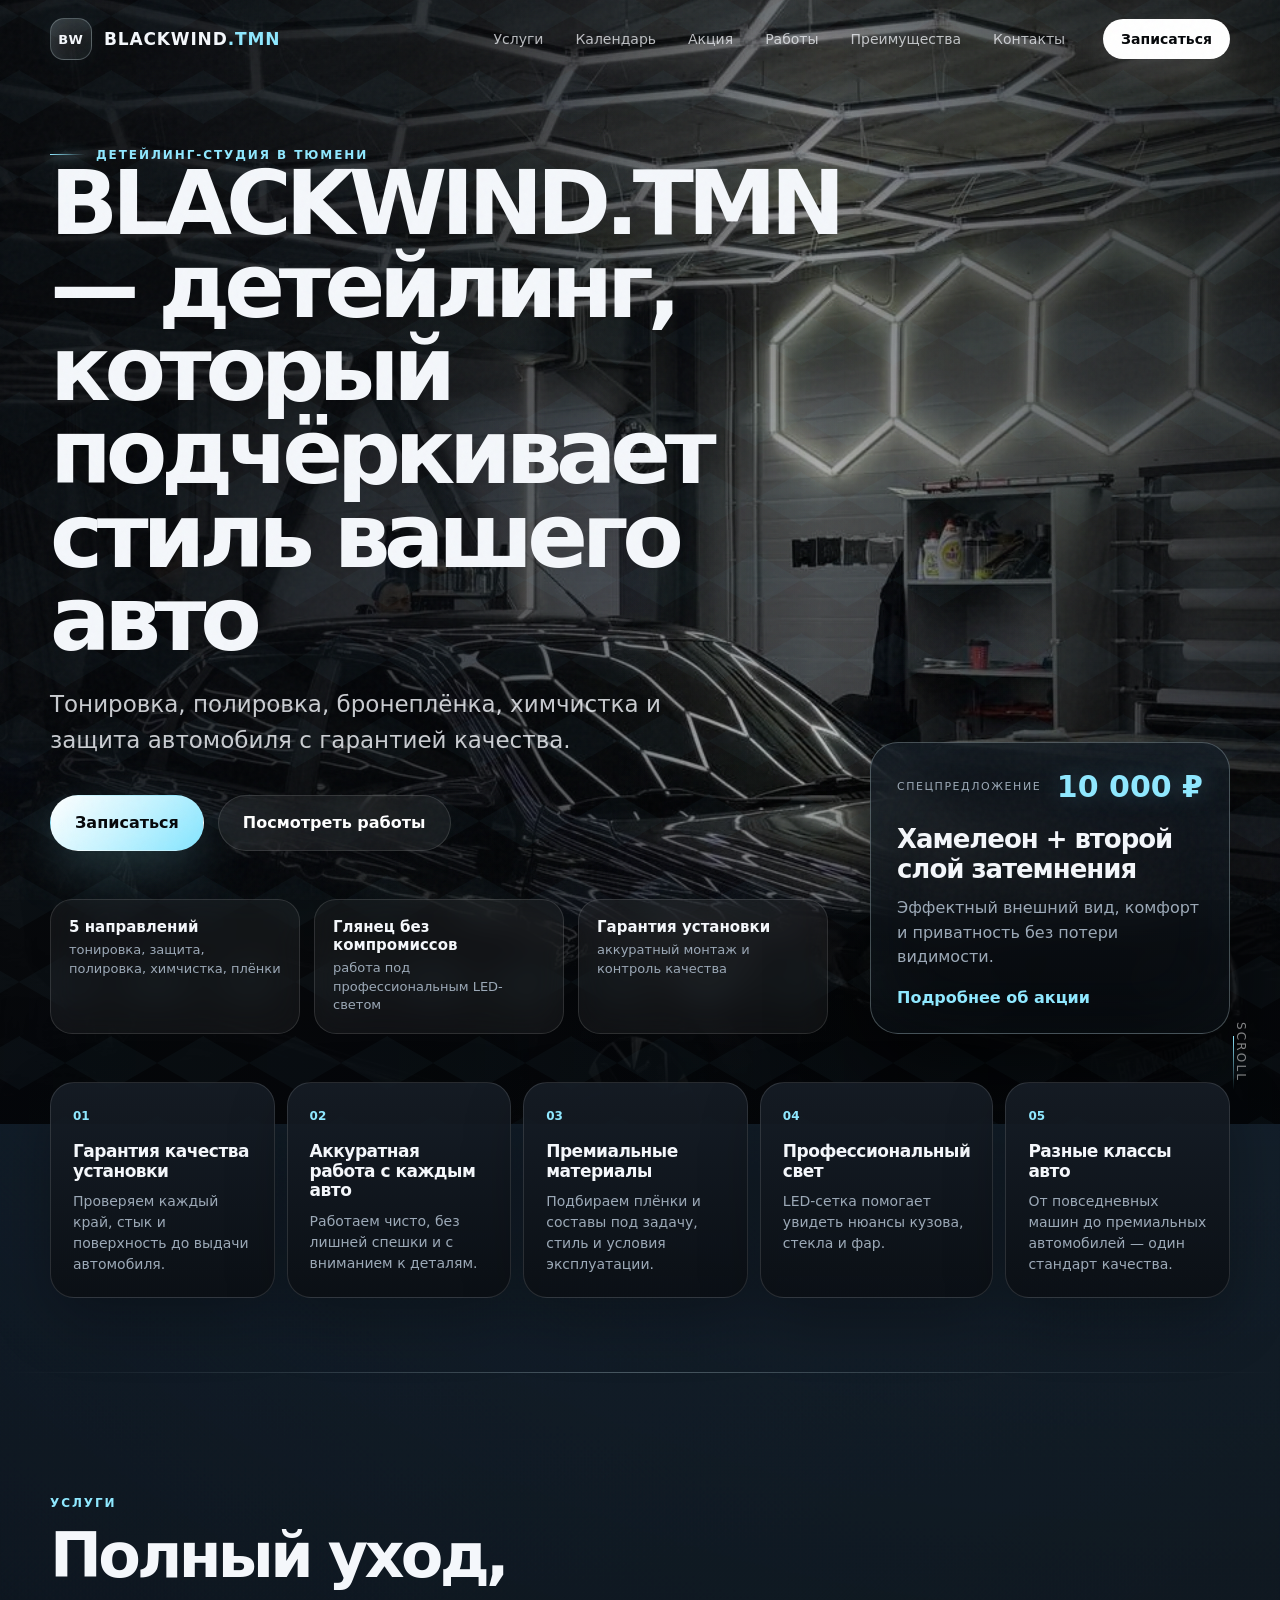
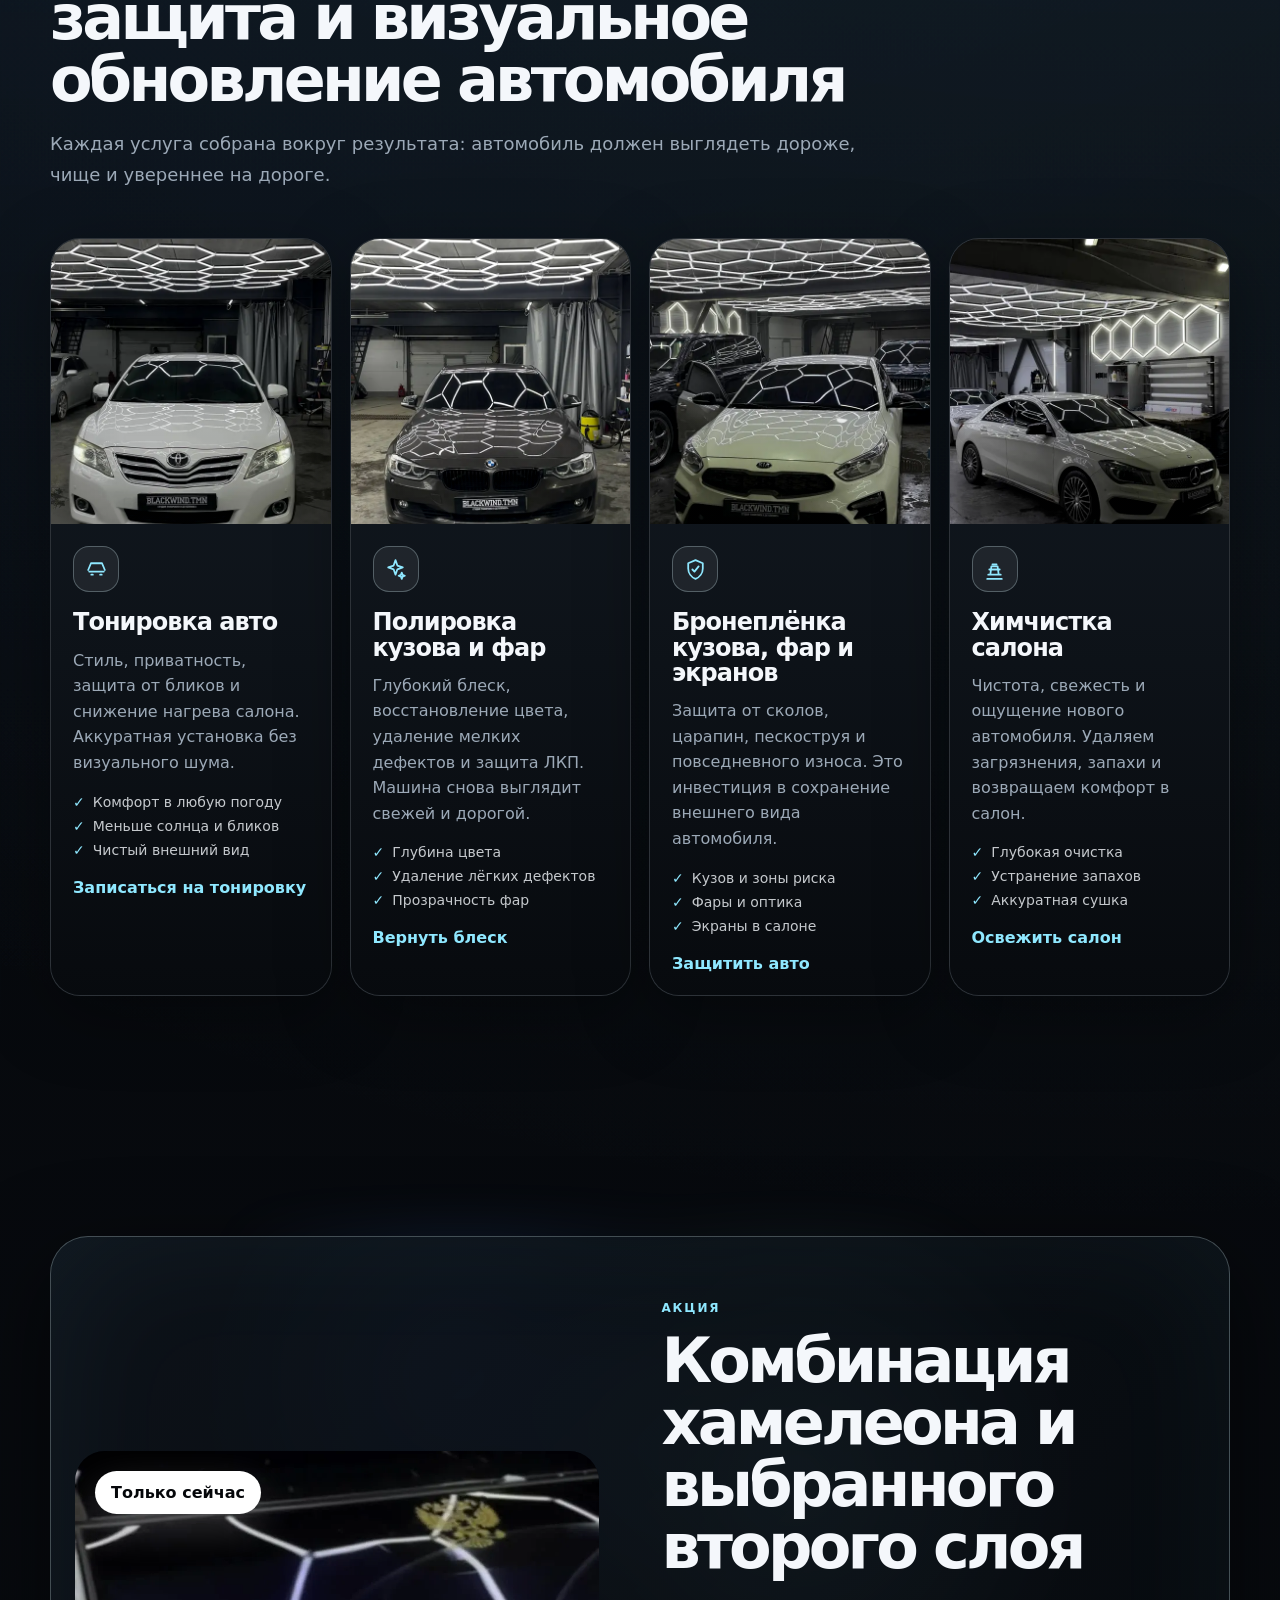
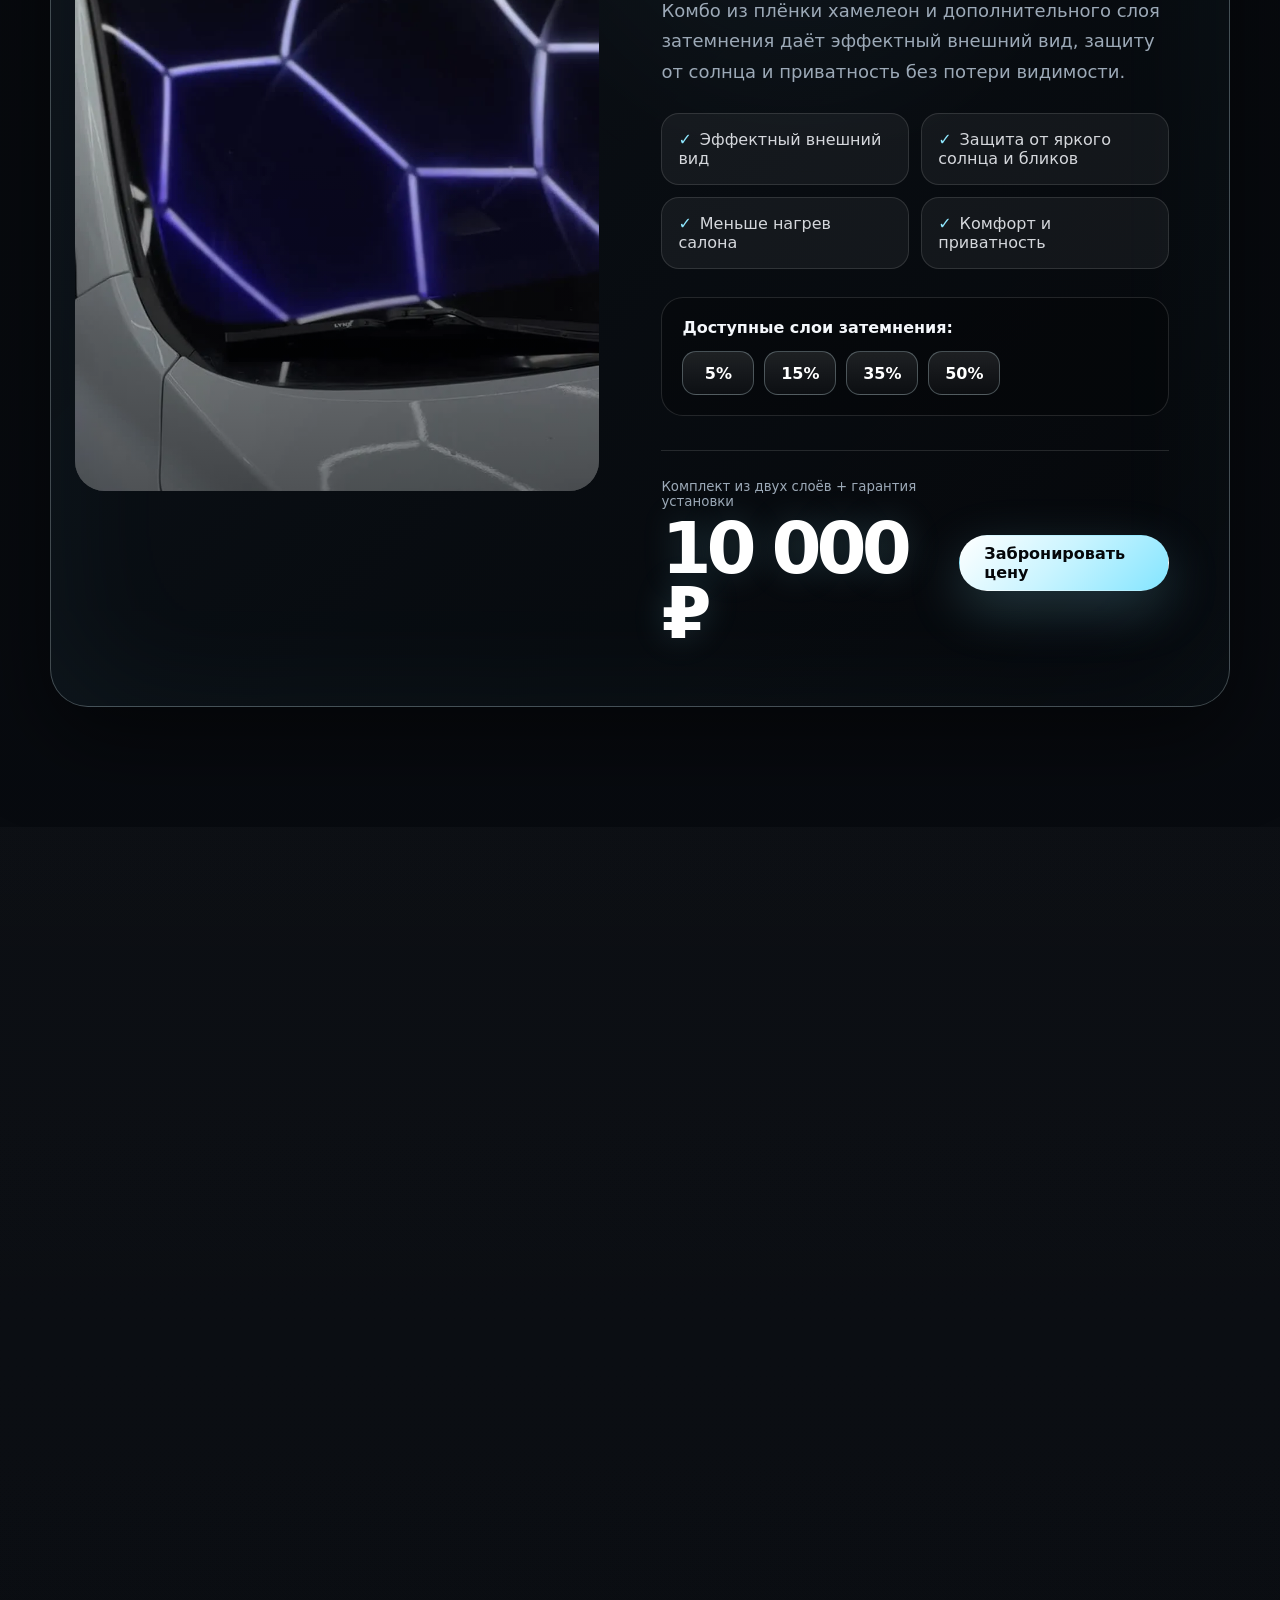
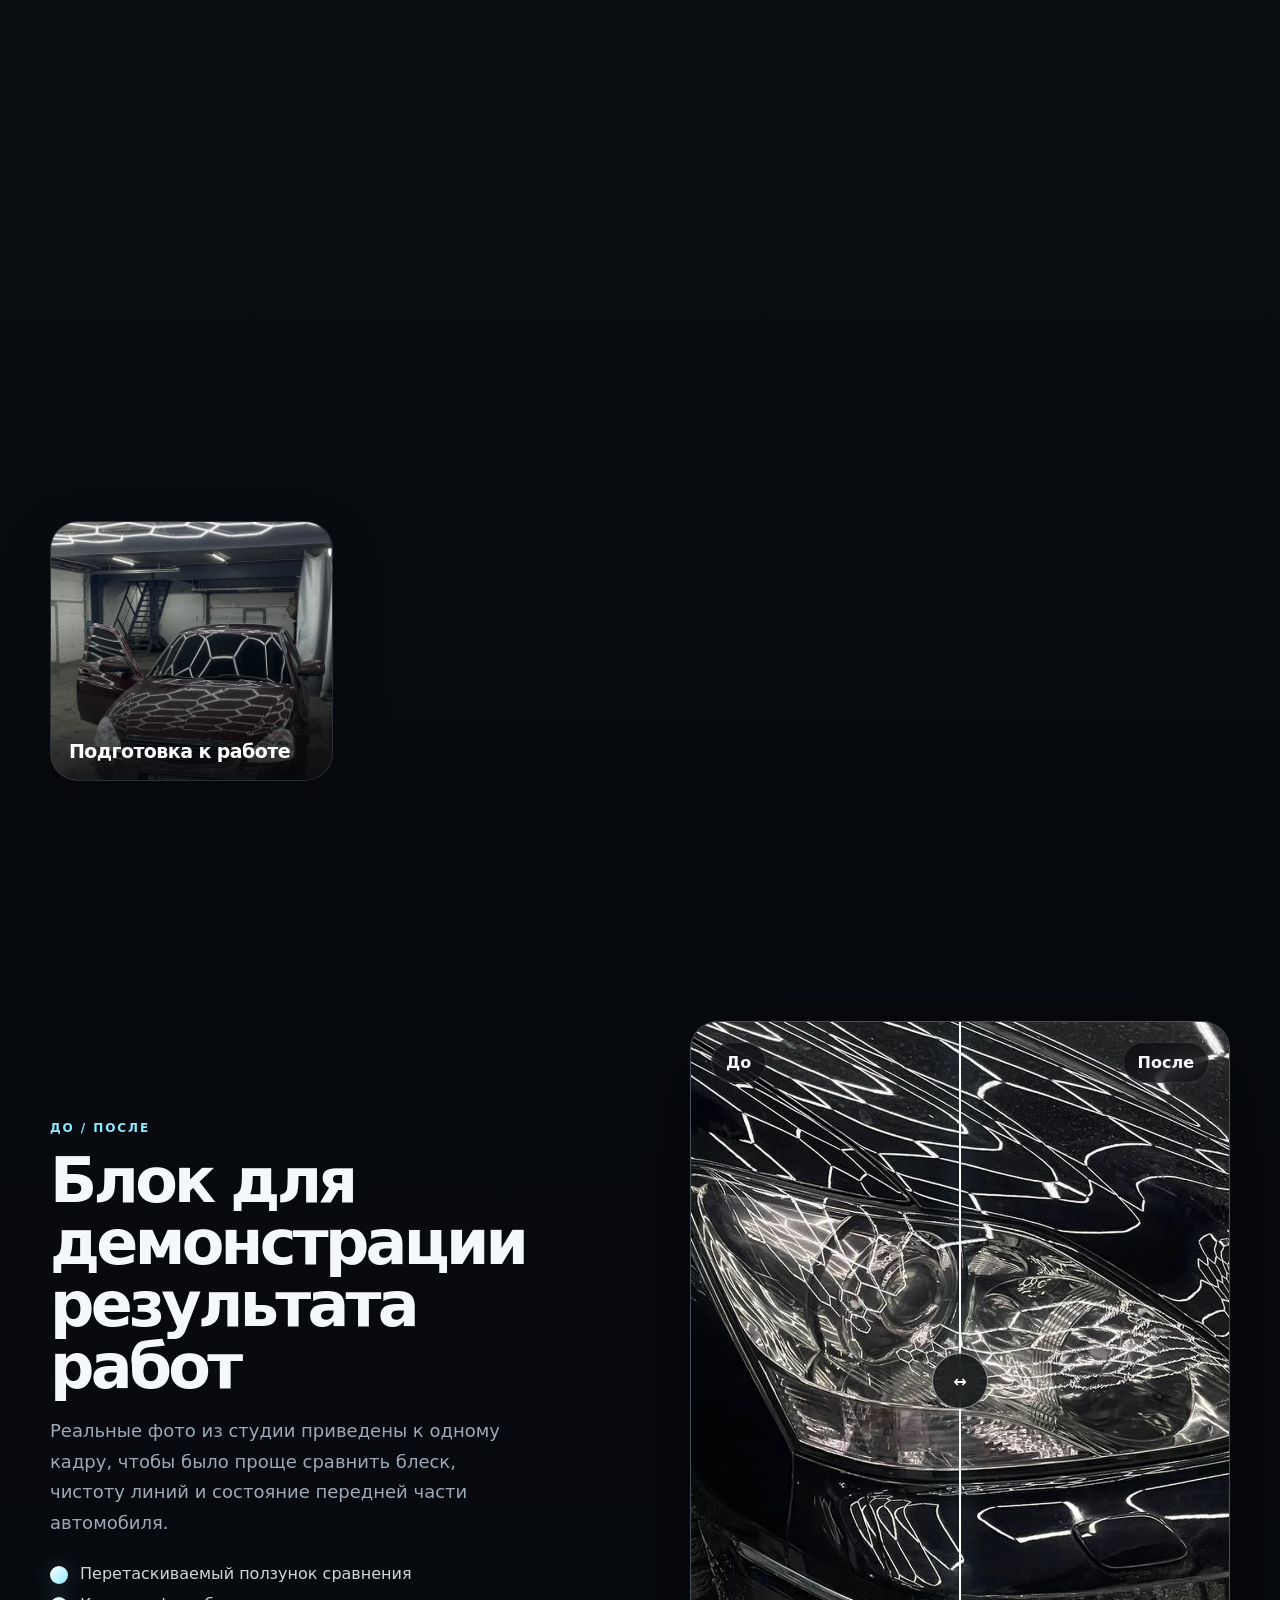
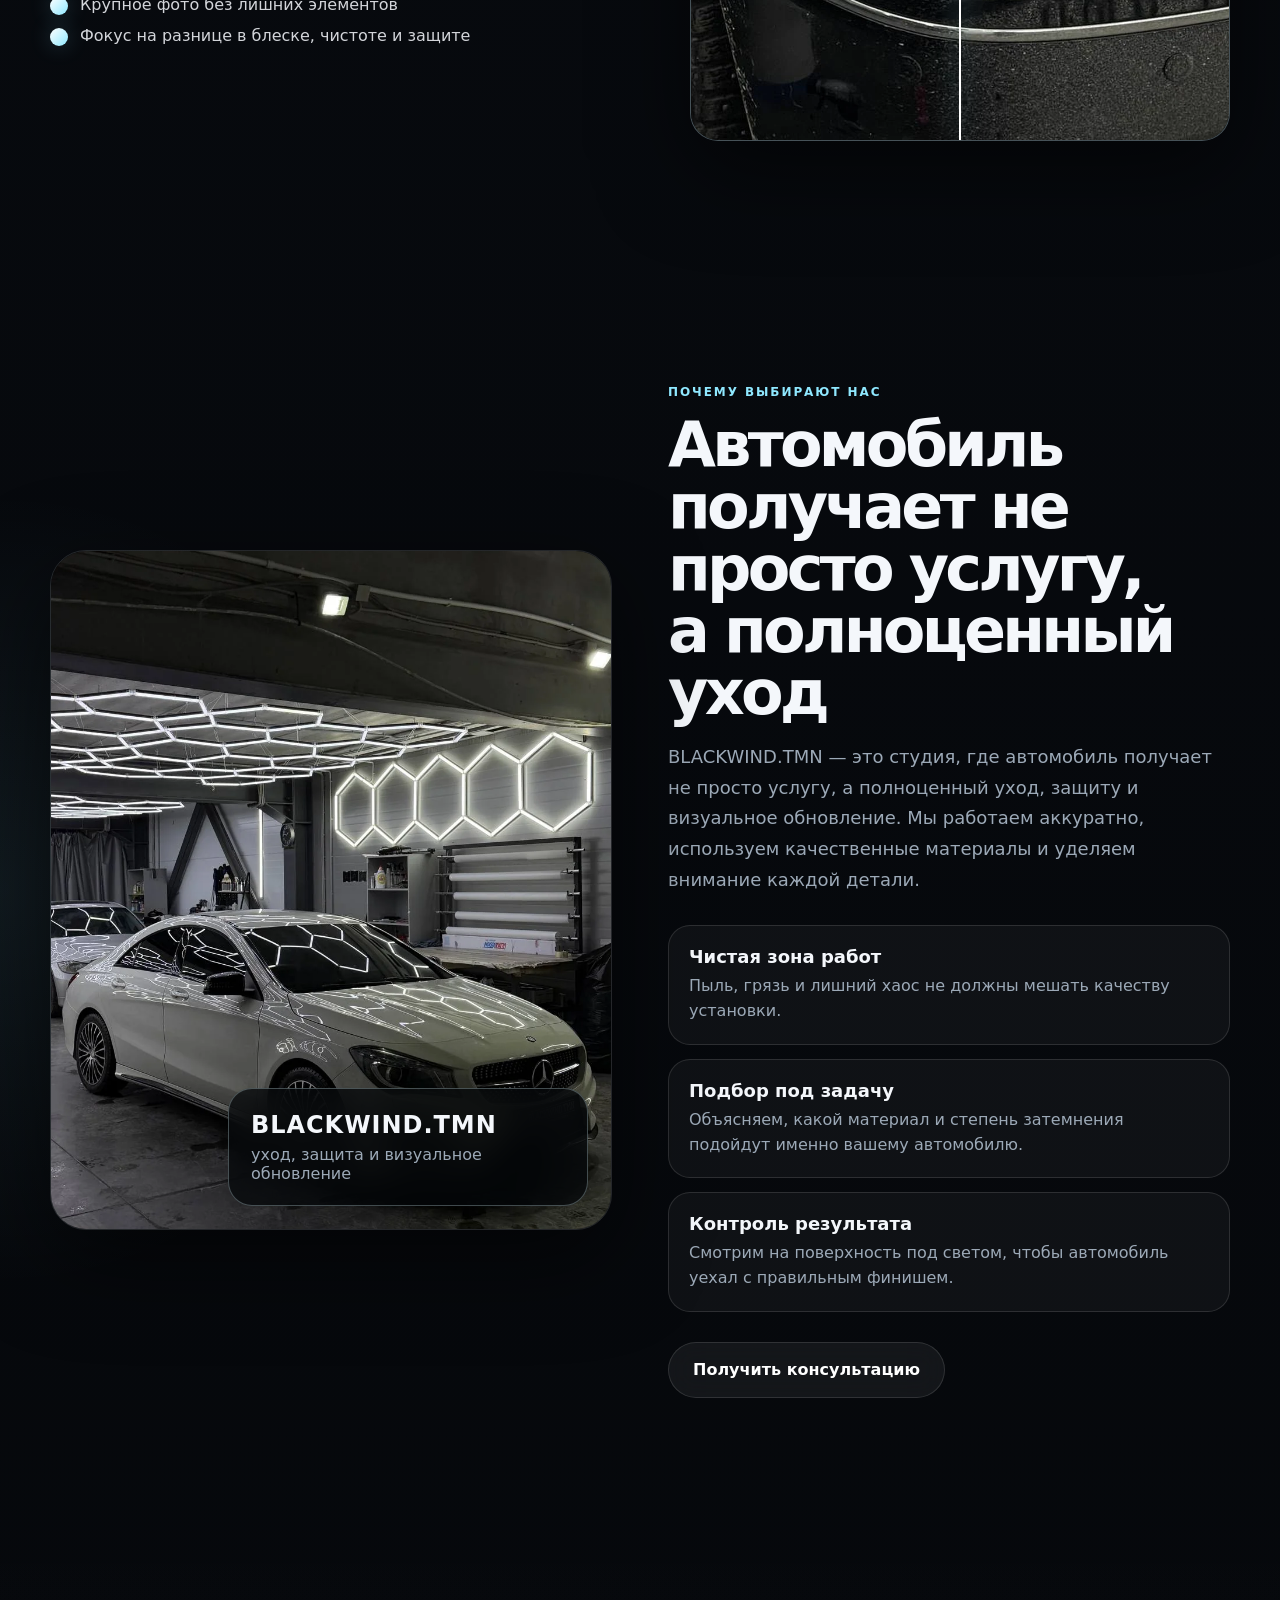
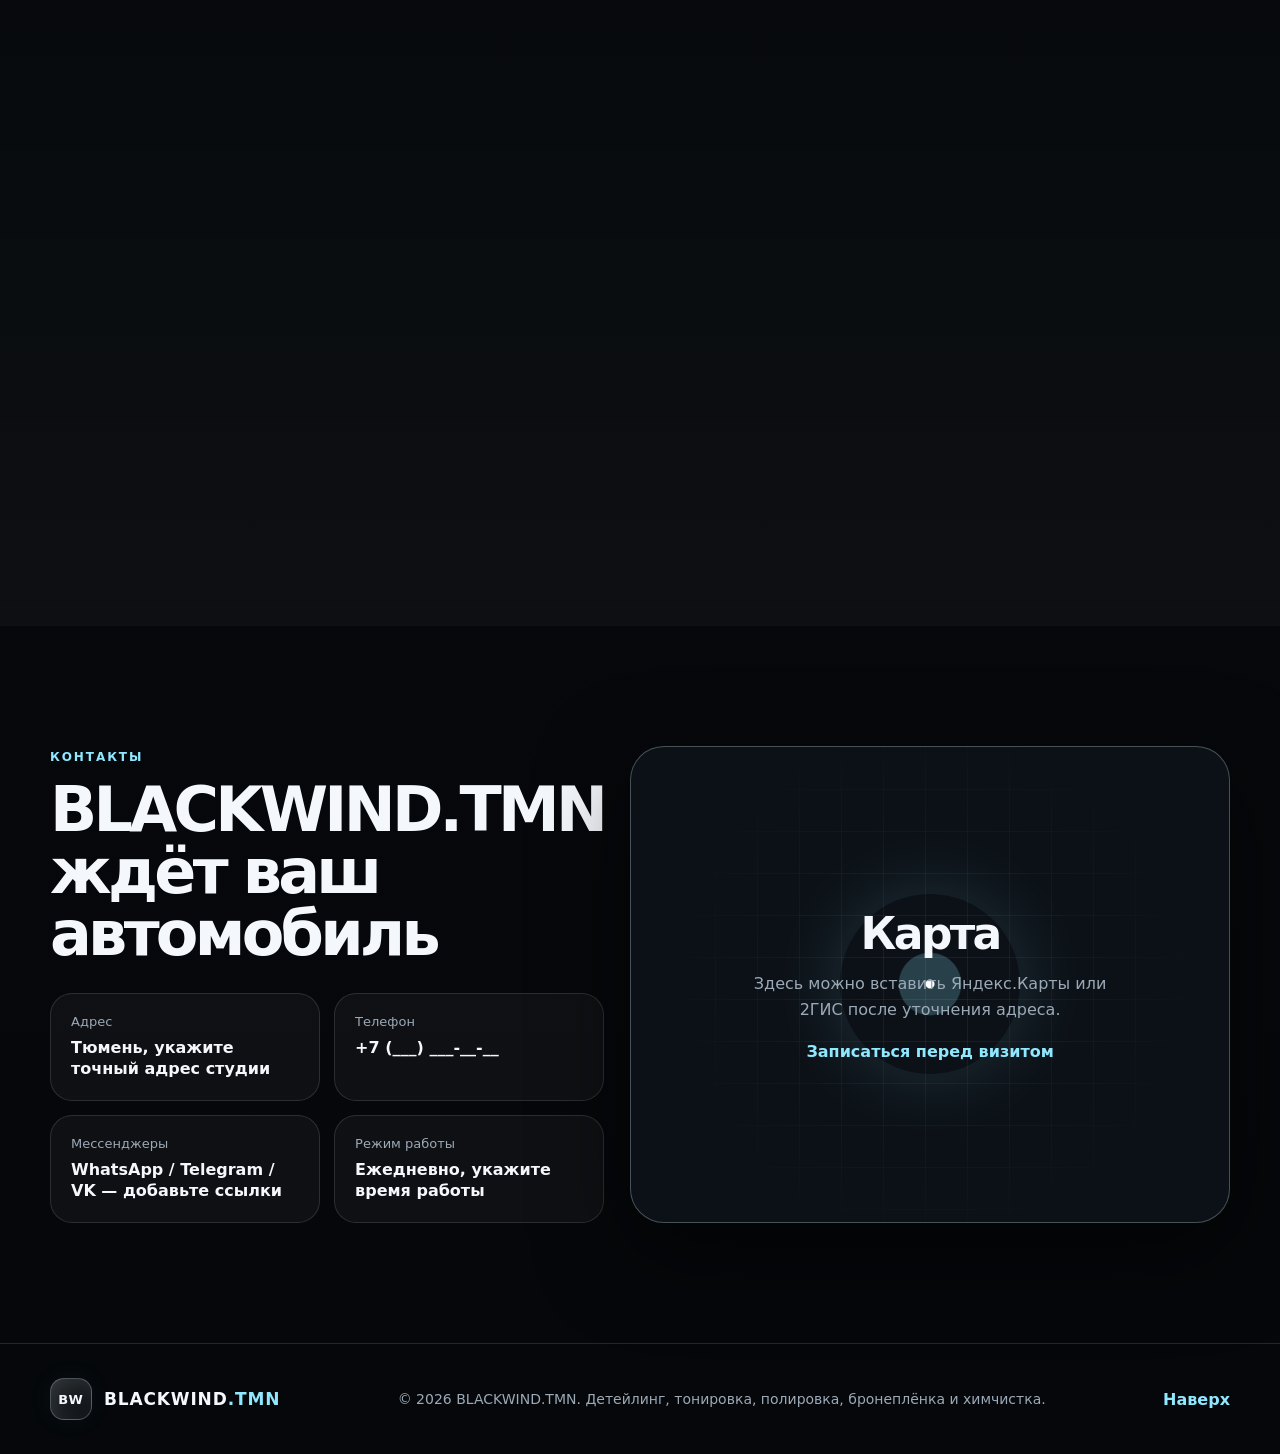
==== commit 50d38f59: "Add files via upload" ====
--- a/index.html
+++ b/index.html
@@ -39,12 +39,13 @@
     </a>
     <nav class="nav" aria-label="Главная навигация">
       <a href="#services">Услуги</a>
+      <a href="calendar.html">Календарь</a>
       <a href="#promo">Акция</a>
       <a href="#works">Работы</a>
       <a href="#why">Преимущества</a>
       <a href="#contacts">Контакты</a>
     </nav>
-    <a class="header-cta" href="#lead">Записаться</a>
+    <a class="header-cta" href="calendar.html">Записаться</a>
     <button class="menu-button" type="button" aria-label="Открыть меню" aria-expanded="false" data-menu-button>
       <span></span><span></span><span></span>
     </button>
@@ -64,7 +65,7 @@
           <h1 id="hero-title">BLACKWIND.TMN — детейлинг, который подчёркивает стиль вашего авто</h1>
           <p class="hero-subtitle">Тонировка, полировка, бронеплёнка, химчистка и защита автомобиля с гарантией качества.</p>
           <div class="hero-actions">
-            <a class="btn btn-primary magnetic" href="#lead">Записаться</a>
+            <a class="btn btn-primary magnetic" href="calendar.html">Записаться</a>
             <a class="btn btn-ghost" href="#works">Посмотреть работы</a>
           </div>
           <div class="hero-proof" aria-label="Ключевые преимущества">
@@ -175,7 +176,7 @@
               <small>Комплект из двух слоёв + гарантия установки</small>
               <strong>10 000 ₽</strong>
             </div>
-            <a class="btn btn-primary magnetic" href="#lead">Забронировать цену</a>
+            <a class="btn btn-primary magnetic" href="calendar.html">Забронировать цену</a>
           </div>
         </div>
       </div>
--- a/assets/css/style.css
+++ b/assets/css/style.css
@@ -37,3 +37,70 @@
 @media (max-width:520px){.container{width:min(100% - 28px,var(--container))}.logo-text{font-size:14px}.logo-mark{width:38px;height:38px}.hero-bg img{object-position:58% center}.hero-overlay{background:linear-gradient(90deg,rgba(5,7,10,.94),rgba(5,7,10,.68)),linear-gradient(0deg,rgba(5,7,10,.96),transparent 42%)}.hero-actions .btn{width:100%}.hero-card{padding:20px}.scroll-down{display:none}.section-head h2,.promo-content h2,.before-copy h2,.why-content h2,.lead-copy h2,.contacts-info h2{font-size:38px}.service-card>img{height:280px}.promo-media{min-height:460px}.why-media img{height:430px}.contact-cards b{font-size:15px}.map-card strong{font-size:36px}}
 @media (prefers-reduced-motion:reduce){html{scroll-behavior:auto}*,*::before,*::after{animation:none!important;transition:none!important}.reveal{opacity:1;transform:none}}
 .compare{width:min(100%,540px);aspect-ratio:3/4;min-height:0;justify-self:end;border-radius:28px}.compare img{display:block;user-select:none;pointer-events:none}.compare-before{width:100%;clip-path:inset(0 calc(100% - var(--pos)) 0 0);will-change:clip-path}.compare-handle{transform:translateX(-1px)}@media (max-width:1100px){.compare{justify-self:center}}
+.nav a[aria-current="page"]{color:#fff;background:rgba(143,232,255,.12)}
+.calendar-page{position:relative;padding-top:150px;background:linear-gradient(180deg,rgba(255,255,255,.03),transparent 42%,rgba(255,255,255,.02))}
+.calendar-hero{max-width:860px;margin-bottom:38px}
+.calendar-hero h1{font-size:clamp(48px,7vw,88px);line-height:.94;letter-spacing:-.07em;margin-top:14px;text-wrap:balance}
+.calendar-hero p{max-width:720px;color:var(--muted);font-size:20px;line-height:1.65;margin-top:18px}
+.booking-layout{display:grid;grid-template-columns:280px minmax(0,1fr) 330px;gap:18px;align-items:start}
+.service-picker,.calendar-shell,.slot-panel{border:1px solid var(--line-strong);border-radius:30px;background:linear-gradient(180deg,rgba(18,24,32,.88),rgba(8,12,17,.92));box-shadow:var(--shadow)}
+.service-picker,.slot-panel{position:sticky;top:92px;padding:22px}
+.calendar-shell{padding:22px}
+.panel-heading{display:flex;align-items:end;justify-content:space-between;gap:14px;margin-bottom:18px}
+.panel-heading span,.calendar-toolbar span{color:var(--accent);font-size:11px;font-weight:900;letter-spacing:.16em;text-transform:uppercase}
+.panel-heading h2,.calendar-toolbar h2{font-size:24px;line-height:1.08;letter-spacing:-.04em;margin:4px 0 0}
+.service-options{display:grid;gap:10px}
+.service-option{width:100%;display:grid;gap:7px;text-align:left;padding:16px;border:1px solid var(--line);border-radius:20px;background:rgba(255,255,255,.045);color:#fff;cursor:pointer;transition:transform .2s ease,border-color .2s ease,background .2s ease}
+.service-option:hover{transform:translateY(-2px);border-color:rgba(143,232,255,.35)}
+.service-option.is-active{border-color:rgba(143,232,255,.72);background:linear-gradient(135deg,rgba(143,232,255,.18),rgba(255,255,255,.055))}
+.service-option span{font-weight:850;line-height:1.2}
+.service-option strong{color:var(--muted);font-size:13px}
+.calendar-toolbar{display:grid;grid-template-columns:54px 1fr 54px;align-items:center;gap:14px;margin-bottom:16px;text-align:center}
+.calendar-nav-button{width:54px;height:54px;border:1px solid var(--line);border-radius:18px;background:rgba(255,255,255,.06);color:#fff;font-size:34px;line-height:1;cursor:pointer;transition:transform .2s ease,border-color .2s ease,background .2s ease}
+.calendar-nav-button:hover{transform:translateY(-2px);border-color:rgba(143,232,255,.45);background:rgba(143,232,255,.11)}
+.calendar-legend{display:flex;flex-wrap:wrap;justify-content:center;gap:12px;margin-bottom:18px;color:var(--muted);font-size:13px}
+.calendar-legend span{display:inline-flex;align-items:center;gap:7px}
+.legend-dot{width:10px;height:10px;border-radius:50%;display:inline-block}
+.legend-dot.is-free{background:#38d983;box-shadow:0 0 18px rgba(56,217,131,.45)}
+.legend-dot.is-busy{background:#ff5b64;box-shadow:0 0 18px rgba(255,91,100,.35)}
+.legend-dot.is-muted{background:#687482}
+.calendar-weekdays,.calendar-grid{display:grid;grid-template-columns:repeat(7,minmax(0,1fr));gap:8px}
+.calendar-weekdays{margin-bottom:8px}
+.calendar-weekdays span{height:34px;display:grid;place-items:center;color:var(--muted);font-size:12px;font-weight:900;letter-spacing:.12em;text-transform:uppercase}
+.calendar-day,.calendar-empty{min-height:112px;border-radius:20px}
+.calendar-empty{border:1px solid rgba(255,255,255,.045);background:rgba(255,255,255,.018)}
+.calendar-day{position:relative;display:grid;align-content:space-between;gap:10px;padding:14px;border:1px solid var(--line);background:rgba(255,255,255,.045);color:#fff;text-align:left;cursor:pointer;transition:transform .2s ease,border-color .2s ease,background .2s ease,box-shadow .2s ease}
+.calendar-day:hover{transform:translateY(-2px)}
+.calendar-day.is-available{border-color:rgba(56,217,131,.45);background:linear-gradient(180deg,rgba(56,217,131,.13),rgba(255,255,255,.035))}
+.calendar-day.is-busy{border-color:rgba(255,91,100,.46);background:linear-gradient(180deg,rgba(255,91,100,.13),rgba(255,255,255,.028))}
+.calendar-day.is-muted{color:rgba(244,247,251,.42);cursor:not-allowed;background:rgba(255,255,255,.025);border-color:rgba(255,255,255,.06)}
+.calendar-day.is-selected{box-shadow:0 0 0 3px rgba(143,232,255,.22),0 18px 48px rgba(0,0,0,.24);border-color:rgba(143,232,255,.86)}
+.calendar-day .day-number{font-size:30px;font-weight:900;letter-spacing:-.05em}
+.calendar-day .day-status{display:flex;align-items:center;gap:7px;color:rgba(244,247,251,.82);font-size:12px;font-weight:850}
+.calendar-day .day-status::before{content:"";width:8px;height:8px;border-radius:50%;background:#687482;flex:0 0 auto}
+.calendar-day.is-available .day-status::before{background:#38d983;box-shadow:0 0 16px rgba(56,217,131,.5)}
+.calendar-day.is-busy .day-status::before{background:#ff5b64;box-shadow:0 0 16px rgba(255,91,100,.4)}
+.calendar-day .day-count{color:var(--muted);font-size:12px}
+.selected-day{padding:14px;border:1px solid var(--line);border-radius:18px;background:rgba(255,255,255,.045);color:rgba(244,247,251,.86);line-height:1.4;margin-bottom:14px}
+.slot-grid{display:grid;grid-template-columns:repeat(2,minmax(0,1fr));gap:9px;margin-bottom:16px}
+.time-slot{min-height:46px;display:grid;place-items:center;gap:1px;border:1px solid var(--line);border-radius:16px;background:rgba(255,255,255,.055);color:#fff;font-weight:900;cursor:pointer;transition:transform .2s ease,border-color .2s ease,background .2s ease}
+.time-slot small{color:var(--muted);font-size:10px;font-weight:900;letter-spacing:.08em;text-transform:uppercase}
+.time-slot.is-free small{color:#8af0b9}
+.time-slot.is-busy small{color:#ff9aa0}
+.time-slot.is-free{border-color:rgba(56,217,131,.48);background:rgba(56,217,131,.13)}
+.time-slot.is-busy{border-color:rgba(255,91,100,.48);background:rgba(255,91,100,.12);color:rgba(244,247,251,.62);cursor:not-allowed}
+.time-slot.is-selected{border-color:rgba(143,232,255,.88);background:linear-gradient(135deg,rgba(143,232,255,.22),rgba(56,217,131,.16));box-shadow:0 0 0 3px rgba(143,232,255,.15)}
+.time-slot:not(:disabled):hover{transform:translateY(-2px)}
+.booking-summary{padding:16px;border:1px solid var(--line-strong);border-radius:20px;background:rgba(0,0,0,.22);margin-bottom:16px}
+.booking-summary span{display:block;color:var(--muted);font-size:12px;font-weight:900;letter-spacing:.12em;text-transform:uppercase;margin-bottom:8px}
+.booking-summary strong{display:block;font-size:20px;line-height:1.2}
+.booking-summary p{color:var(--muted);font-size:13px;line-height:1.5;margin-top:8px}
+.booking-form{display:grid;gap:12px}
+.booking-form label{display:grid;gap:7px;color:rgba(244,247,251,.8);font-size:13px;font-weight:800}
+.booking-form input{width:100%;border:1px solid var(--line);border-radius:16px;background:rgba(255,255,255,.055);color:#fff;outline:none;padding:13px 14px;transition:.2s}
+.booking-form input:focus{border-color:rgba(143,232,255,.6);box-shadow:0 0 0 4px rgba(143,232,255,.08)}
+.booking-form button{border:0;cursor:pointer}
+.booking-form button:disabled{opacity:.58;cursor:not-allowed;transform:none}
+@media (max-width:1220px){.booking-layout{grid-template-columns:320px 1fr}.calendar-shell{grid-column:1/-1;grid-row:1}.service-picker,.slot-panel{position:static}.calendar-day,.calendar-empty{min-height:104px}}
+@media (max-width:840px){.calendar-page{padding-top:122px}.calendar-hero h1{font-size:44px}.calendar-hero p{font-size:17px}.booking-layout{grid-template-columns:1fr}.calendar-shell{grid-column:auto;grid-row:auto;padding:14px;border-radius:24px}.calendar-toolbar{grid-template-columns:48px 1fr 48px}.calendar-nav-button{width:48px;height:48px;border-radius:16px}.calendar-weekdays,.calendar-grid{gap:6px}.calendar-day,.calendar-empty{min-height:86px;border-radius:16px}.calendar-day{padding:10px}.calendar-day .day-number{font-size:24px}.calendar-day .day-status{font-size:11px}.calendar-day .day-count{display:none}.slot-grid{grid-template-columns:repeat(3,minmax(0,1fr))}}
+@media (max-width:520px){.calendar-weekdays,.calendar-grid{gap:4px}.calendar-weekdays span{font-size:10px}.calendar-day,.calendar-empty{min-height:72px;border-radius:14px}.calendar-day{padding:8px}.calendar-day .day-number{font-size:20px}.calendar-day .day-status span{display:none}.slot-grid{grid-template-columns:repeat(2,minmax(0,1fr))}.service-picker,.slot-panel{padding:18px;border-radius:24px}}
